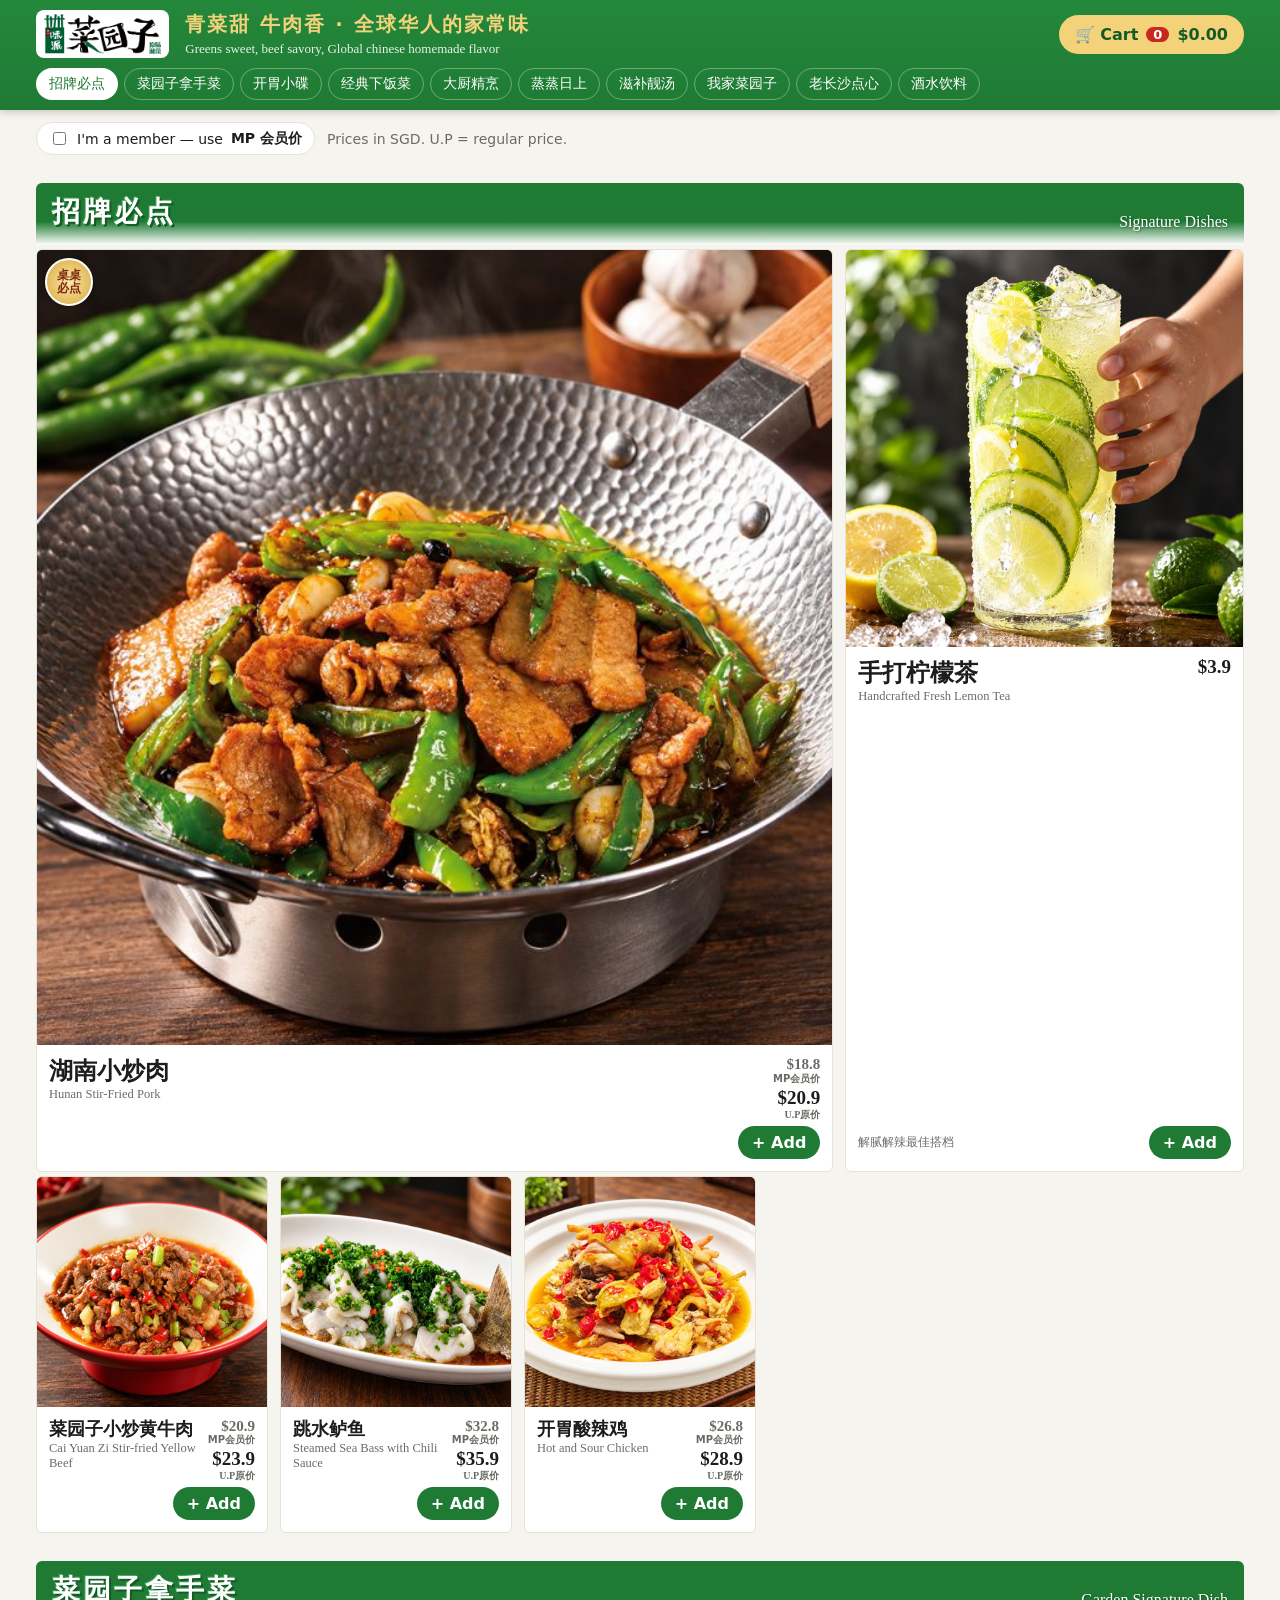
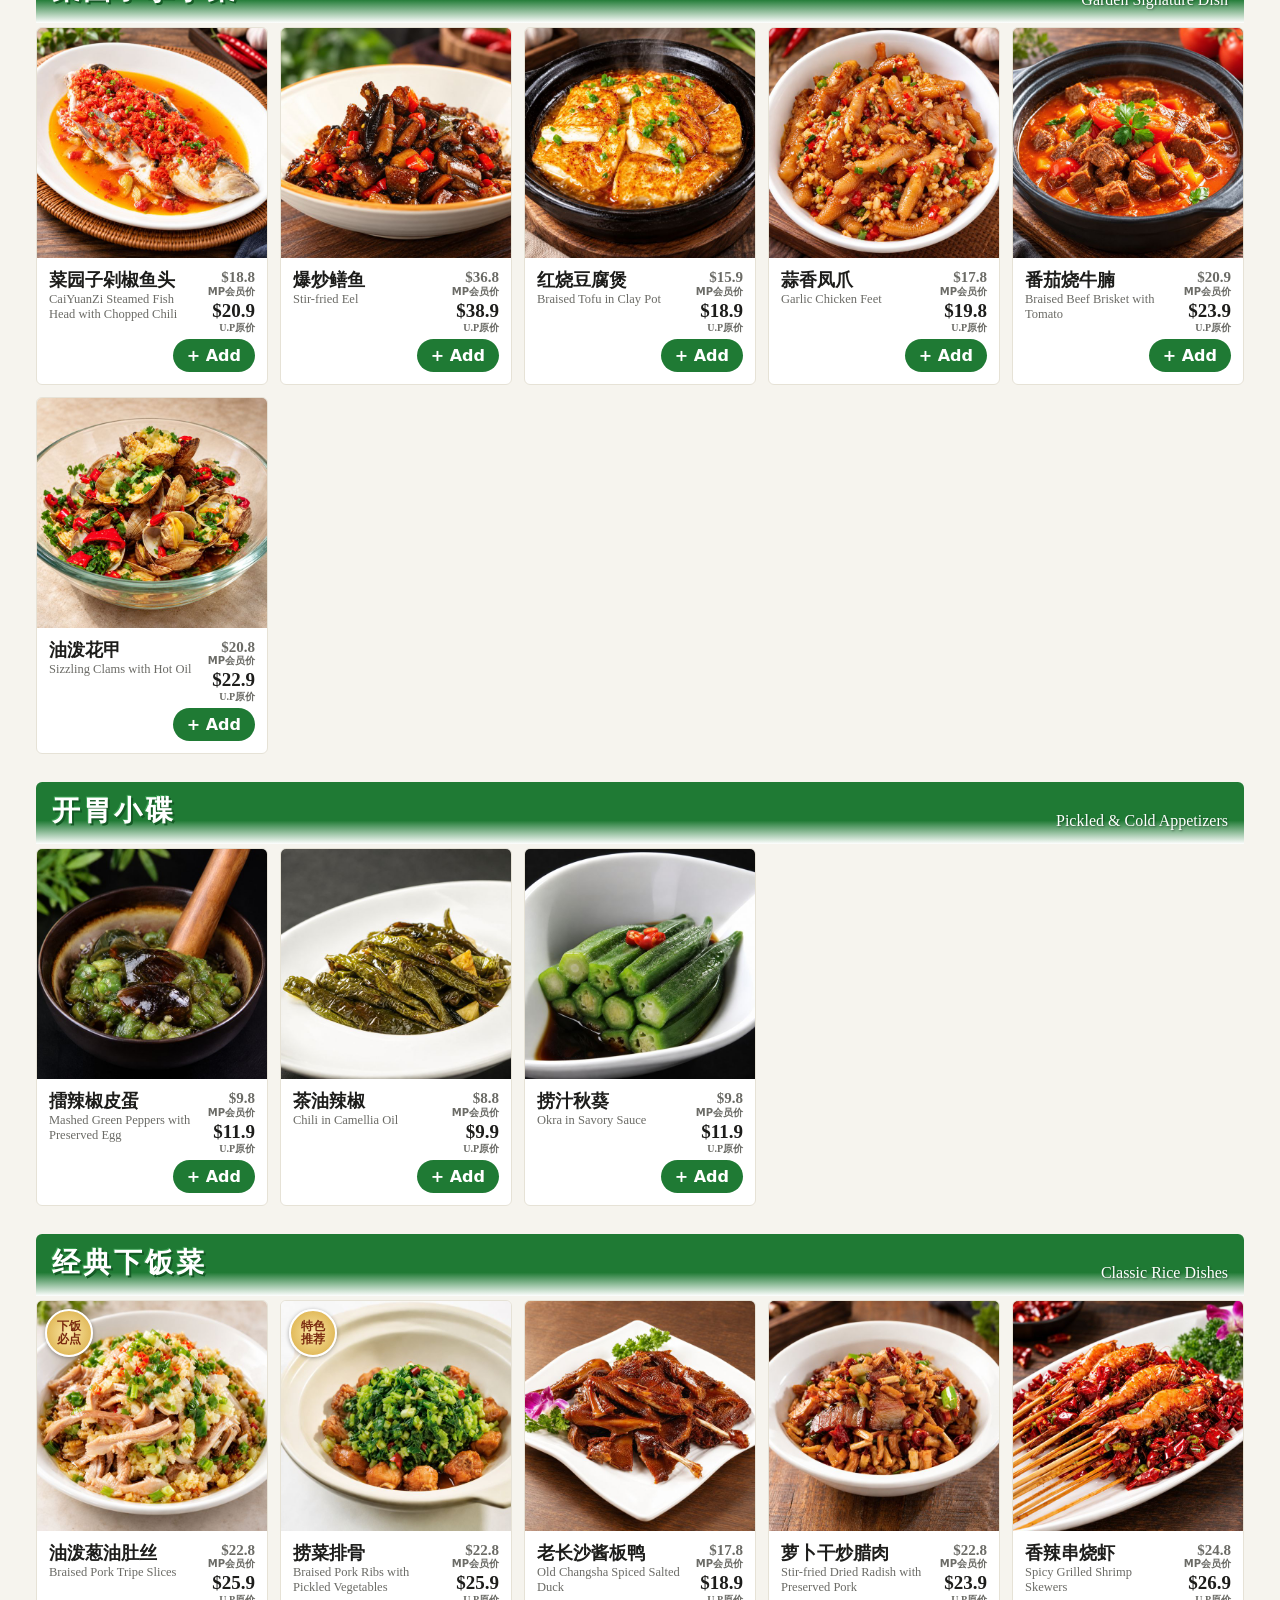
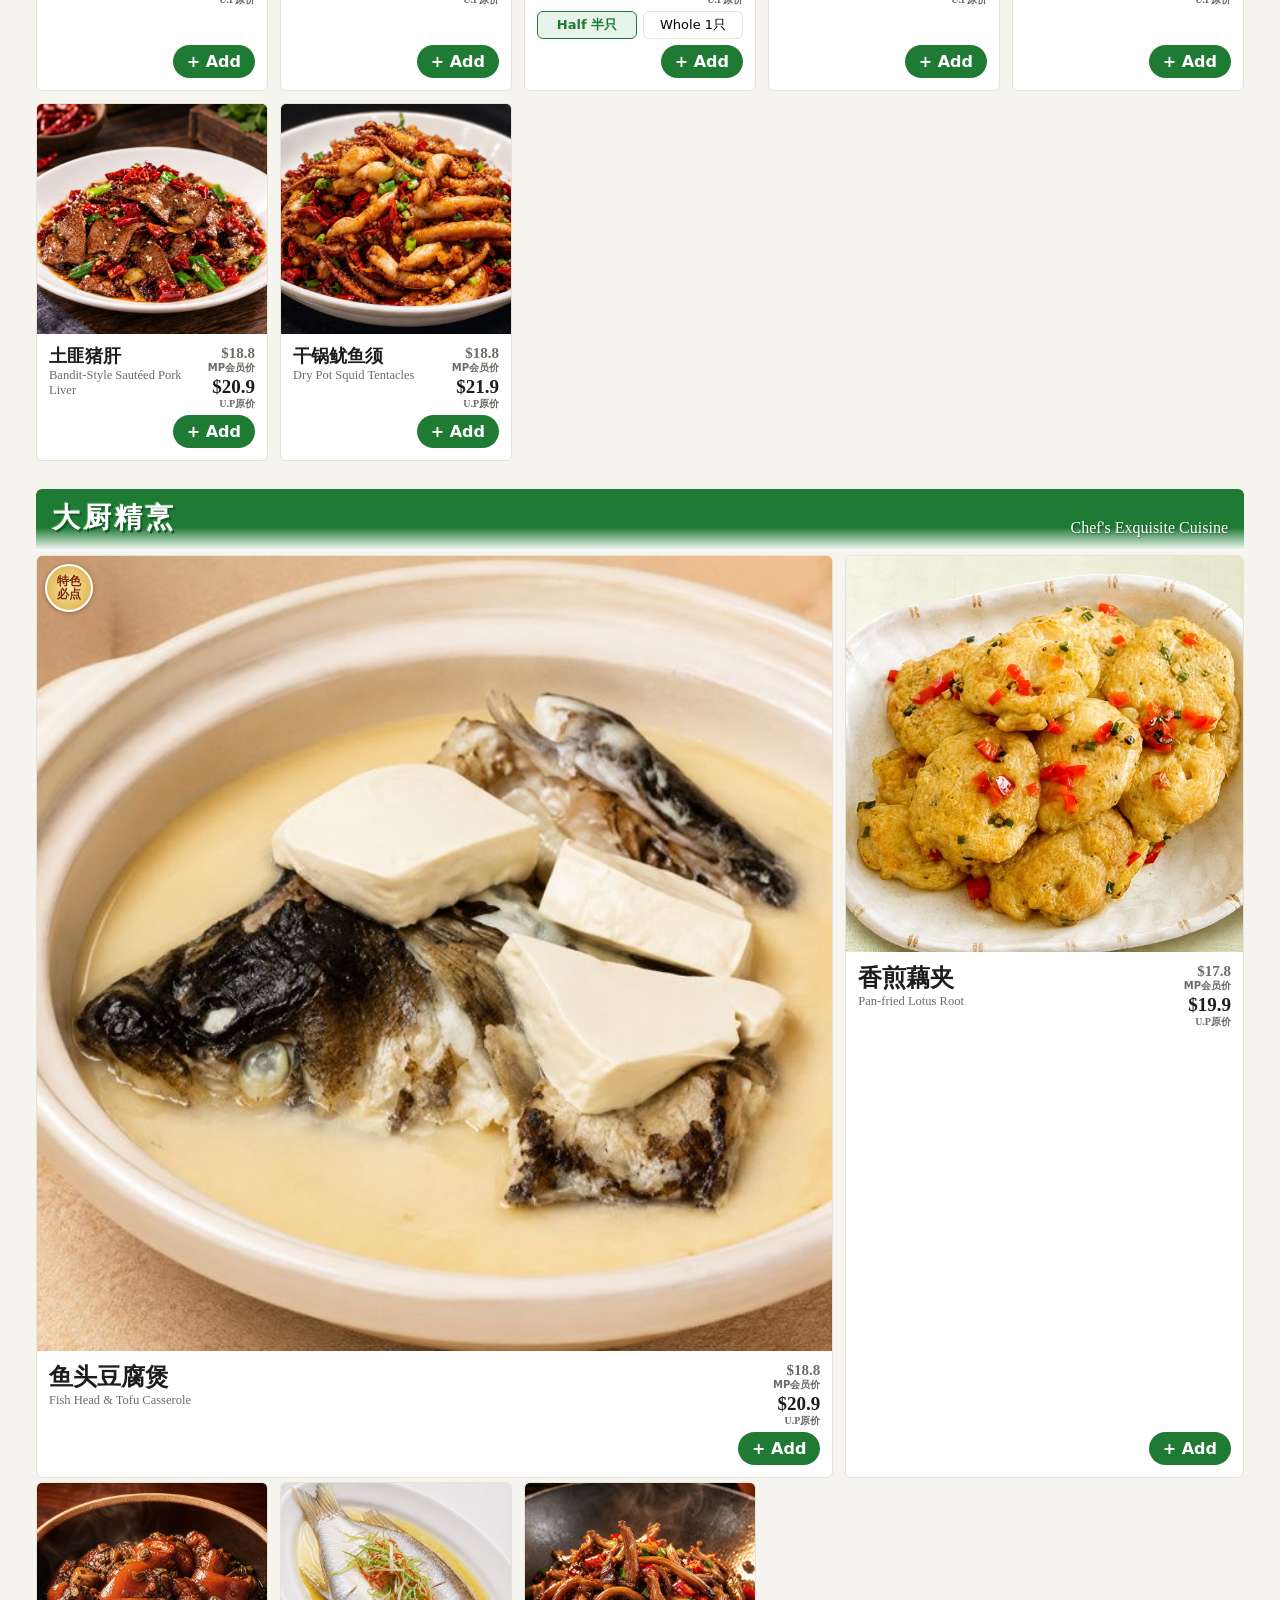
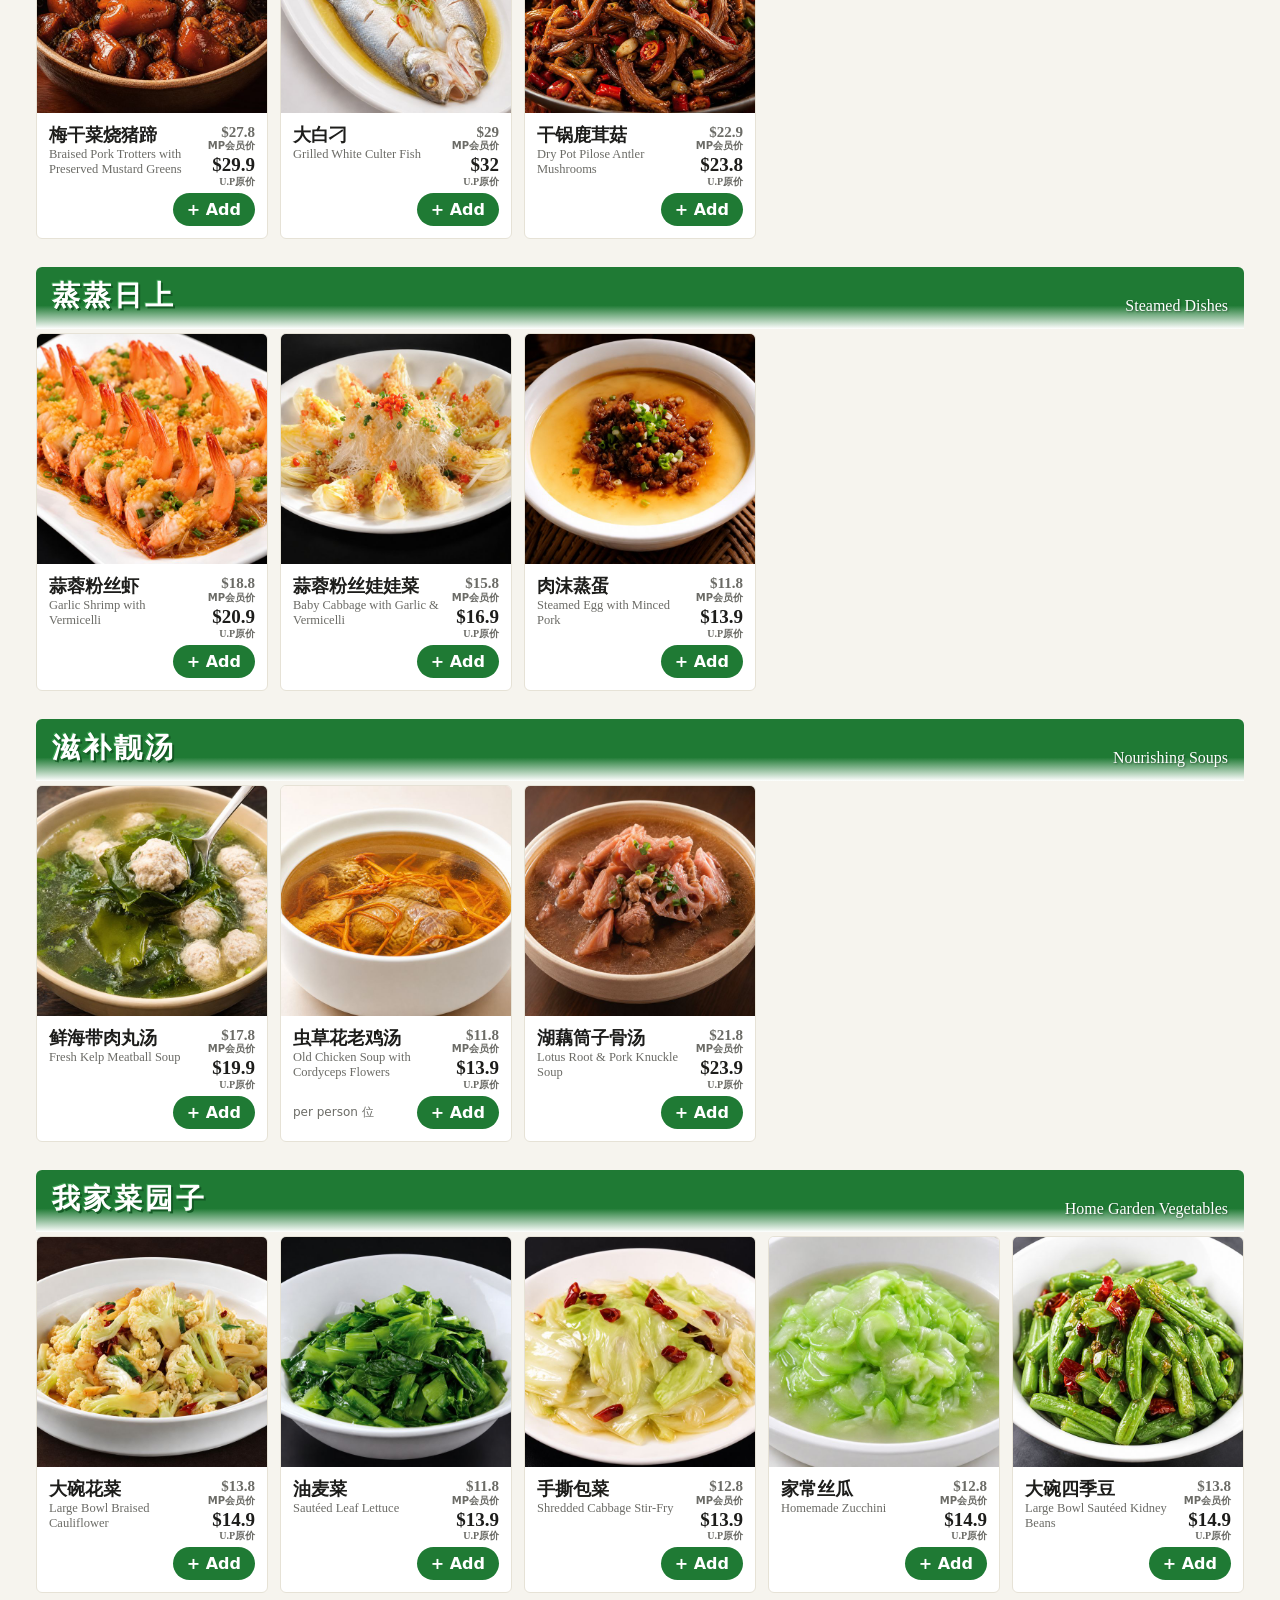
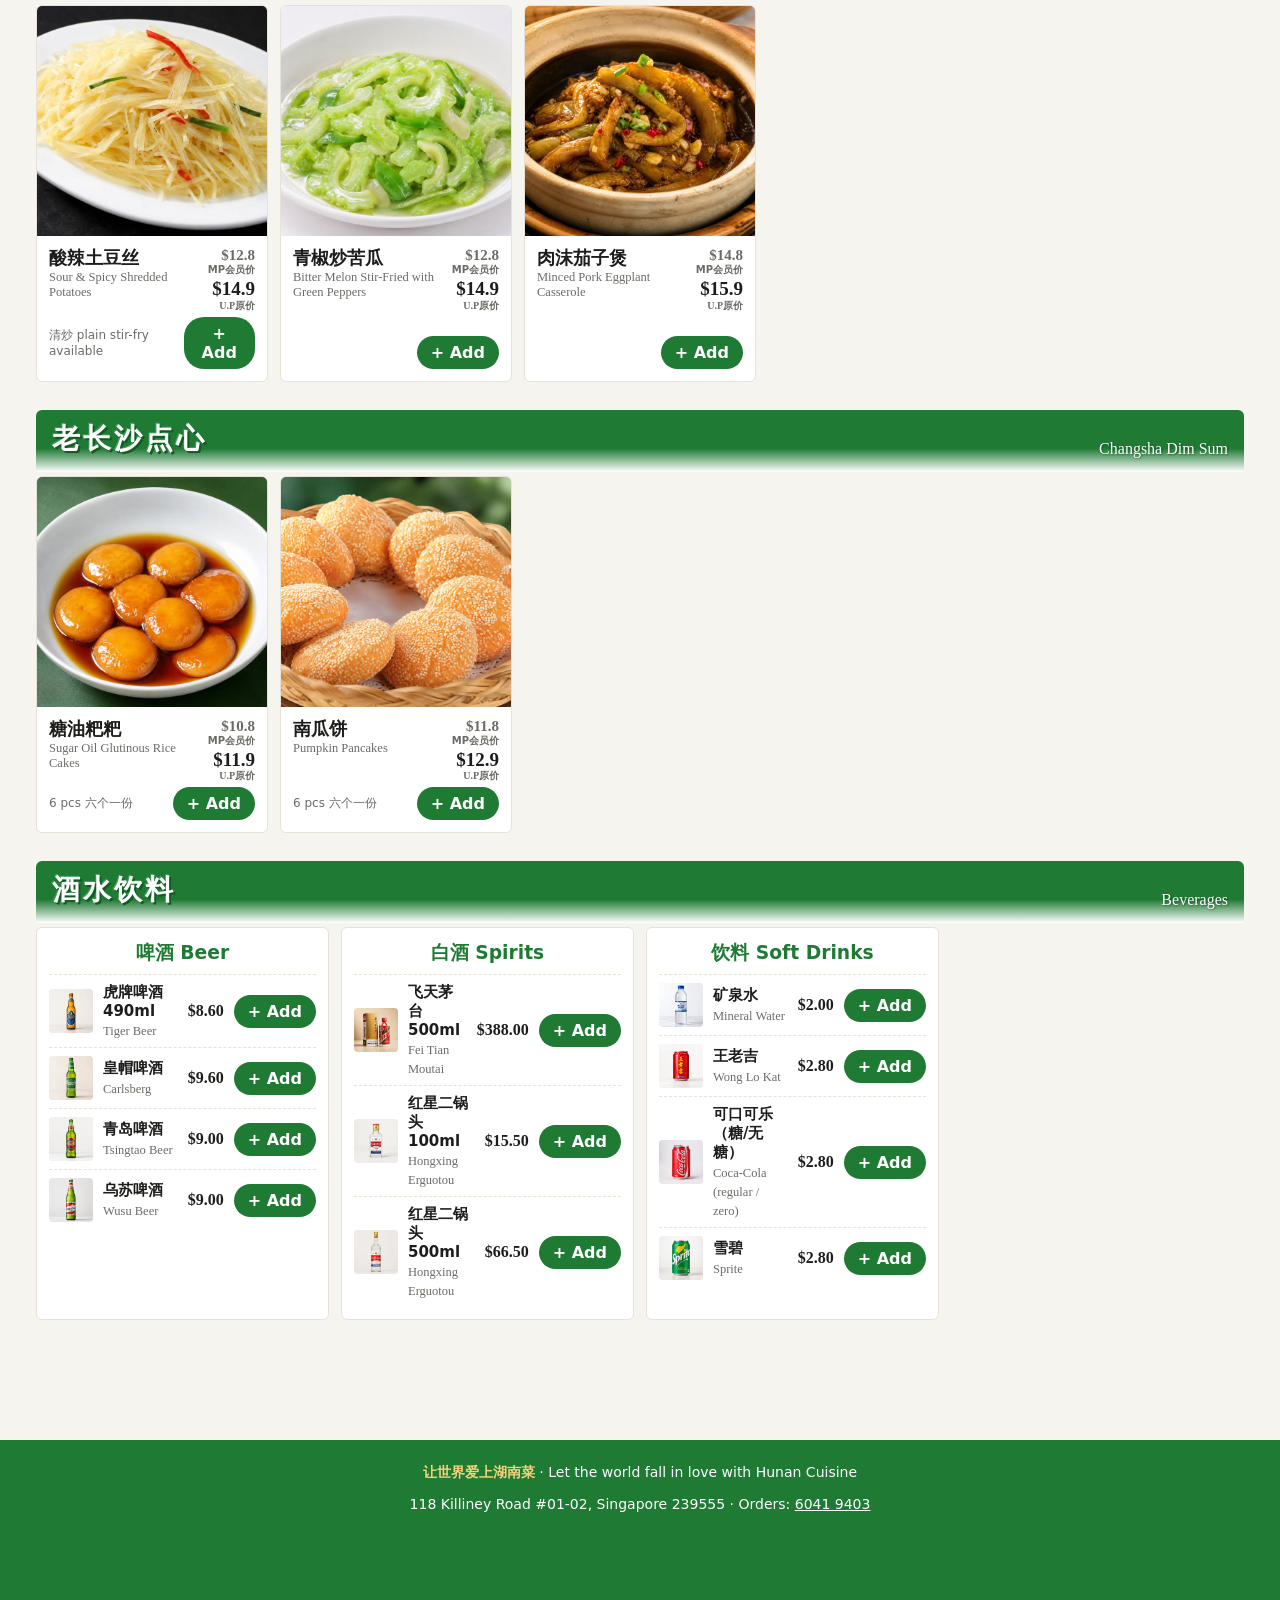
==== app/index.html @ 476b440c "Mervin Restaurant (菜园子) online ordering app Responsive menu with MP/U.P prices, cart, checkout (dine" ====
<!doctype html>
<html lang="en">
<head>
<meta charset="utf-8">
<meta name="viewport" content="width=device-width,initial-scale=1,viewport-fit=cover">
<title>菜园子 Order Online</title>
<meta name="theme-color" content="#1f7a34">
<style>
:root{--g:#1f7a34;--gd:#145a25;--gold:#f3d27a;--ink:#1d1d1b;--mute:#6b6b66;--bg:#f6f4ee;--card:#fff;--line:#e6e2d6;--red:#c8281e}
*{box-sizing:border-box}
body{margin:0;font-family:system-ui,-apple-system,"Segoe UI","PingFang SC","Microsoft YaHei",sans-serif;background:var(--bg);color:var(--ink)}
button{font:inherit;cursor:pointer}
img{display:block;max-width:100%}
/* header – green band like the printed menu */
header{position:sticky;top:0;z-index:20;background:linear-gradient(#24883b,var(--g));color:#fff;box-shadow:0 2px 8px #0003}
.top{display:flex;align-items:center;gap:16px;max-width:1240px;margin:auto;padding:10px 16px}
.logo{background:#fff;border-radius:8px;padding:4px 8px;height:48px;display:flex;align-items:center}
.logo img{height:40px;width:auto}
.slogan{flex:1;min-width:0}
.slogan b{display:block;color:var(--gold);font-size:20px;letter-spacing:2px;white-space:nowrap;overflow:hidden;text-overflow:ellipsis}
.slogan span{font-family:Georgia,serif;font-size:13px;opacity:.9}
.cartbtn{background:var(--gold);color:var(--gd);border:0;border-radius:24px;padding:10px 16px;font-weight:700;display:flex;gap:8px;align-items:center;white-space:nowrap}
.cartbtn i{font-style:normal;background:var(--red);color:#fff;border-radius:12px;padding:0 7px;font-size:13px}
nav{display:flex;gap:6px;overflow-x:auto;max-width:1240px;margin:auto;padding:0 16px 10px;scrollbar-width:none}
nav::-webkit-scrollbar{display:none}
nav a{flex:none;color:#fff;text-decoration:none;font-size:14px;padding:6px 12px;border:1px solid #ffffff55;border-radius:16px}
nav a.on{background:#fff;color:var(--g)}
.bar{max-width:1240px;margin:12px auto 0;padding:0 16px;display:flex;gap:12px;flex-wrap:wrap;align-items:center;font-size:14px;color:var(--mute)}
.toggle{display:inline-flex;align-items:center;gap:8px;background:#fff;border:1px solid var(--line);border-radius:20px;padding:6px 12px;color:var(--ink)}
main{max-width:1240px;margin:auto;padding:0 16px 120px}
/* section banner like "菜园子拿手菜 Garden Signature Dish" */
.sec{scroll-margin-top:130px;margin-top:28px}
.banner{display:flex;justify-content:space-between;align-items:flex-end;background:linear-gradient(180deg,var(--g) 0 62%,#fff 100%);border-radius:6px 6px 0 0;padding:10px 16px 14px}
.banner h2{margin:0;font-size:28px;color:#fff;letter-spacing:3px;text-shadow:2px 2px 0 var(--gd),-1px -1px 0 #3aa152}
.banner em{font-family:Georgia,serif;font-style:normal;color:#fff;text-align:right;font-size:16px;text-shadow:1px 1px 2px #0006;max-width:50%}
.grid{display:grid;grid-template-columns:repeat(auto-fill,minmax(220px,1fr));gap:12px;margin-top:4px}
.card{background:var(--card);border:1px solid var(--line);border-radius:6px;overflow:hidden;display:flex;flex-direction:column}
.card .ph{aspect-ratio:4/3;background:#ddd;position:relative}
.card .ph img{width:100%;height:100%;object-fit:cover}
.badge{position:absolute;left:8px;top:8px;background:radial-gradient(#fbe7a6,#d7a83d);color:#7a2a10;font-weight:800;font-size:12px;border-radius:50%;width:48px;height:48px;display:grid;place-items:center;text-align:center;line-height:1.1;border:2px solid #fff;box-shadow:0 1px 4px #0005}
.info{padding:10px 12px 12px;display:flex;flex-direction:column;gap:6px;flex:1}
.row{display:flex;justify-content:space-between;gap:8px}
.zh{font-weight:800;font-size:18px}
.en{font-family:Georgia,serif;font-size:12.5px;color:var(--mute)}
.price{text-align:right;line-height:1.1;white-space:nowrap}
.price .mp{font-family:Georgia,serif;font-weight:700;font-size:19px}
.price small{display:block;font-size:10px;font-weight:700;color:var(--mute)}
.price .up{font-family:Georgia,serif;font-size:14px;margin-top:4px}
.price.member .up{color:var(--mute)} .price:not(.member) .mp{color:var(--mute);font-size:15px}
.price:not(.member) .up{font-weight:700;font-size:19px;color:var(--ink)}
.opts{display:flex;gap:6px}
.opts button{flex:1;border:1px solid var(--line);background:#fff;border-radius:6px;padding:4px;font-size:13px}
.opts button.on{border-color:var(--g);background:#e8f3ea;color:var(--g);font-weight:700}
.add{margin-top:auto;display:flex;align-items:center;justify-content:space-between;gap:8px}
.add .note{font-size:12px;color:var(--mute)}
.plus{background:var(--g);color:#fff;border:0;border-radius:20px;padding:7px 14px;font-weight:700}
.qty{display:flex;align-items:center;gap:8px}
.qty button{width:30px;height:30px;border-radius:50%;border:1px solid var(--g);background:#fff;color:var(--g);font-weight:800}
/* hero (signature) */
.hero{display:grid;grid-template-columns:2fr 1fr;gap:12px;margin-top:4px}
.hero .card .ph{aspect-ratio:16/9}
.hero .zh{font-size:24px}
/* drinks table like the printed beverages box */
.drinks{display:grid;grid-template-columns:repeat(auto-fill,minmax(280px,1fr));gap:12px;margin-top:4px}
.dcol{background:#fff;border:1px solid var(--line);border-radius:6px;padding:12px}
.dcol h3{margin:0 0 8px;text-align:center;color:var(--g)}
.drow{display:flex;align-items:center;gap:10px;padding:8px 0;border-top:1px dashed var(--line)}
.drow img{width:44px;height:44px;object-fit:contain;border-radius:4px;background:#f3f3f3}
.drow .t{flex:1;min-width:0}.drow .t b{display:block;font-size:15px}
.drow .p{font-family:Georgia,serif;font-weight:700}
/* drawer */
.scrim{position:fixed;inset:0;background:#0006;z-index:40;display:none}
.drawer{position:fixed;z-index:50;background:#fff;display:flex;flex-direction:column;transition:transform .25s;right:0;top:0;bottom:0;width:420px;max-width:100%;transform:translateX(100%)}
.open .scrim{display:block}.open .drawer{transform:none}
.dh{background:var(--g);color:#fff;padding:14px 16px;display:flex;justify-content:space-between;align-items:center}
.dh h3{margin:0}.dh button{background:none;border:0;color:#fff;font-size:24px}
.db{flex:1;overflow:auto;padding:12px 16px}
.df{border-top:1px solid var(--line);padding:12px 16px calc(12px + env(safe-area-inset-bottom))}
.line{display:flex;gap:10px;align-items:center;padding:10px 0;border-bottom:1px solid var(--line)}
.line img{width:56px;height:56px;object-fit:cover;border-radius:6px}
.line .t{flex:1;min-width:0;font-size:14px}.line .t b{display:block}
.sum{display:flex;justify-content:space-between;font-size:14px;margin:4px 0}.sum.tot{font-size:18px;font-weight:800}
.big{width:100%;background:var(--g);color:#fff;border:0;border-radius:8px;padding:14px;font-size:16px;font-weight:700;margin-top:8px}
.big:disabled{opacity:.5}
.ghost{background:#fff;color:var(--g);border:1px solid var(--g)}
fieldset{border:0;padding:0;margin:0 0 16px}
legend{font-weight:800;margin-bottom:8px}
.seg{display:grid;grid-template-columns:repeat(3,1fr);gap:6px}
.pick{border:1.5px solid var(--line);border-radius:8px;padding:10px;background:#fff;text-align:left;display:flex;gap:10px;align-items:center}
.pick.on{border-color:var(--g);background:#eef7f0}
.pick .ic{width:36px;height:24px;border-radius:4px;display:grid;place-items:center;font-size:11px;font-weight:800;color:#fff;flex:none}
.seg .pick{justify-content:center;text-align:center}
.pays{display:grid;gap:6px}
label.f{display:block;font-size:13px;margin:8px 0 4px;color:var(--mute)}
input,textarea,select{width:100%;padding:10px;border:1px solid var(--line);border-radius:6px;font:inherit;background:#fff}
.two{display:grid;grid-template-columns:1fr 1fr;gap:8px}
.hint{font-size:12px;color:var(--mute);margin-top:6px}
.qr{width:180px;height:180px;margin:10px auto;display:block;border:8px solid #fff;outline:2px solid #7b2d8e;border-radius:6px}
.err{color:var(--red);font-size:13px;margin-top:6px}
.empty{text-align:center;color:var(--mute);padding:40px 0}
.ok{text-align:center;padding:20px 0}.ok .tick{font-size:56px;color:var(--g)}
footer{background:var(--g);color:#fff;text-align:center;padding:24px 16px 100px;font-size:14px}
footer b{color:var(--gold)}
.fab{display:none}
@media (max-width:720px){
  .slogan{display:none}.top{justify-content:space-between}
  .cartbtn{display:none}
  .fab{display:flex;position:fixed;left:16px;right:16px;bottom:calc(12px + env(safe-area-inset-bottom));z-index:30;justify-content:space-between;align-items:center;background:var(--g);color:#fff;border:0;border-radius:28px;padding:14px 20px;font-weight:700;box-shadow:0 4px 16px #0004}
  .fab.hide{display:none}
  .hero{grid-template-columns:1fr}
  .grid{grid-template-columns:repeat(2,1fr);gap:8px}
  .zh{font-size:15px}.en{font-size:11px}.price .mp,.price:not(.member) .up{font-size:16px}
  .info{padding:8px}.row{flex-direction:column;gap:4px}.price{text-align:left;display:flex;gap:10px;align-items:baseline}
  .price .up{margin:0}
  .banner h2{font-size:22px}.banner em{font-size:13px}
  .drawer{top:auto;width:100%;height:92vh;border-radius:16px 16px 0 0;transform:translateY(100%)}
}
</style>
</head>
<body>
<header>
  <div class="top">
    <div class="logo"><img src="img/logo.png" alt="菜园子 原味湘菜"></div>
    <div class="slogan"><b>青菜甜 牛肉香 · 全球华人的家常味</b><span>Greens sweet, beef savory, Global chinese homemade flavor</span></div>
    <button class="cartbtn" onclick="openCart()">🛒 Cart <i id="cnt">0</i> <span id="ctot">$0.00</span></button>
  </div>
  <nav id="nav"></nav>
</header>
<div class="bar">
  <label class="toggle"><input type="checkbox" id="member" style="width:auto"> I'm a member — use <b>MP 会员价</b></label>
  <span>Prices in SGD. U.P = regular price.</span>
</div>
<main id="menu"></main>
<footer>
  <div><b>让世界爱上湖南菜</b> · Let the world fall in love with Hunan Cuisine</div>
  <p>118 Killiney Road #01-02, Singapore 239555 · Orders: <a href="tel:+6560419403" style="color:#fff">6041 9403</a></p>
</footer>
<button class="fab hide" id="fab" onclick="openCart()"><span>🛒 <span id="fcnt">0</span> items</span><span>View cart · <span id="ftot">$0.00</span></span></button>

<div id="shell">
  <div class="scrim" onclick="closeCart()"></div>
  <aside class="drawer" aria-label="Cart">
    <div class="dh"><h3 id="dtitle">Your order</h3><button onclick="closeCart()" aria-label="Close">×</button></div>
    <div class="db" id="db"></div>
    <div class="df" id="df"></div>
  </aside>
</div>

<script>
// [id, 中文, English, MP price, U.P price, section, image slug, extra]
const S = {
  sig:  ["招牌必点","Signature Dishes"],
  garden:["菜园子拿手菜","Garden Signature Dish"],
  cold: ["开胃小碟","Pickled & Cold Appetizers"],
  rice: ["经典下饭菜","Classic Rice Dishes"],
  chef: ["大厨精烹","Chef's Exquisite Cuisine"],
  steam:["蒸蒸日上","Steamed Dishes"],
  soup: ["滋补靓汤","Nourishing Soups"],
  veg:  ["我家菜园子","Home Garden Vegetables"],
  dim:  ["老长沙点心","Changsha Dim Sum"],
  drink:["酒水饮料","Beverages"],
};
const M = [
 ["hunan","湖南小炒肉","Hunan Stir-Fried Pork",18.8,20.9,"sig","hunan-stir-fried-pork",{badge:"桌桌<br>必点",hero:1}],
 ["lemon","手打柠檬茶","Handcrafted Fresh Lemon Tea",3.9,3.9,"sig","handcrafted-fresh-lemon-tea",{note:"解腻解辣最佳搭档"}],
 ["ybeef","菜园子小炒黄牛肉","Cai Yuan Zi Stir-fried Yellow Beef",20.9,23.9,"sig","cai-yuan-zi-stir-fried-yellow-beef"],
 ["bass","跳水鲈鱼","Steamed Sea Bass with Chili Sauce",32.8,35.9,"sig","steamed-sea-bass-with-chili-sauce"],
 ["hschick","开胃酸辣鸡","Hot and Sour Chicken",26.8,28.9,"sig","hot-and-sour-chicken"],
 ["fishhead","菜园子剁椒鱼头","CaiYuanZi Steamed Fish Head with Chopped Chili",18.8,20.9,"garden","cai-yuan-zi-steamed-fish-head-with-chopped-chili"],
 ["eel","爆炒鳝鱼","Stir-fried Eel",36.8,38.9,"garden","stir-fried-eel"],
 ["tofu","红烧豆腐煲","Braised Tofu in Clay Pot",15.9,18.9,"garden","braised-tofu-in-clay-pot"],
 ["feet","蒜香凤爪","Garlic Chicken Feet",17.8,19.8,"garden","garlic-chicken-feet"],
 ["brisket","番茄烧牛腩","Braised Beef Brisket with Tomato",20.9,23.9,"garden","braised-beef-brisket-with-tomato"],
 ["clams","油泼花甲","Sizzling Clams with Hot Oil",20.8,22.9,"garden","sizzling-clams-with-hot-oil"],
 ["egg","擂辣椒皮蛋","Mashed Green Peppers with Preserved Egg",9.8,11.9,"cold","mashed-green-peppers-with-preserved-egg"],
 ["camellia","茶油辣椒","Chili in Camellia Oil",8.8,9.9,"cold","camellia-oil-chili"],
 ["okra","捞汁秋葵","Okra in Savory Sauce",9.8,11.9,"cold","okra-in-savory-sauce"],
 ["tripe","油泼葱油肚丝","Braised Pork Tripe Slices",22.8,25.9,"rice","braised-pork-tripe-slices",{badge:"下饭<br>必点"}],
 ["ribs","捞菜排骨","Braised Pork Ribs with Pickled Vegetables",22.8,25.9,"rice","braised-pork-ribs-with-pickled-vegetables",{badge:"特色<br>推荐"}],
 ["duck","老长沙酱板鸭","Old Changsha Spiced Salted Duck",17.8,18.9,"rice","old-changsha-spiced-salted-duck",{opts:[["Half 半只",17.8,18.9],["Whole 1只",29.9,32.8]]}],
 ["radish","萝卜干炒腊肉","Stir-fried Dried Radish with Preserved Pork",22.8,23.9,"rice","stir-fried-dried-radish-with-preserved-pork"],
 ["shrimpsk","香辣串烧虾","Spicy Grilled Shrimp Skewers",24.8,26.9,"rice","spicy-grilled-shrimp-skewers"],
 ["liver","土匪猪肝","Bandit-Style Sautéed Pork Liver",18.8,20.9,"rice","bandit-style-sauteed-pork-liver"],
 ["squid","干锅鱿鱼须","Dry Pot Squid Tentacles",18.8,21.9,"rice","dry-pot-squid-tentacles"],
 ["fhtofu","鱼头豆腐煲","Fish Head & Tofu Casserole",18.8,20.9,"chef","fish-head-and-tofu-casserole",{badge:"特色<br>必点",hero:1}],
 ["lotus","香煎藕夹","Pan-fried Lotus Root",17.8,19.9,"chef","pan-fried-lotus-root"],
 ["trotter","梅干菜烧猪蹄","Braised Pork Trotters with Preserved Mustard Greens",27.8,29.9,"chef","braised-pork-trotters-with-preserved-mustard-greens"],
 ["culter","大白刁","Grilled White Culter Fish",29,32,"chef","grilled-white-culter-fish"],
 ["antler","干锅鹿茸菇","Dry Pot Pilose Antler Mushrooms",22.9,23.8,"chef","dry-pot-deer-antler-mushrooms"],
 ["gshrimp","蒜蓉粉丝虾","Garlic Shrimp with Vermicelli",18.8,20.9,"steam","garlic-shrimp-with-vermicelli"],
 ["cabbage","蒜蓉粉丝娃娃菜","Baby Cabbage with Garlic & Vermicelli",15.8,16.9,"steam","baby-cabbage-with-garlic-and-vermicelli"],
 ["segg","肉沫蒸蛋","Steamed Egg with Minced Pork",11.8,13.9,"steam","steamed-egg-with-minced-pork"],
 ["kelp","鲜海带肉丸汤","Fresh Kelp Meatball Soup",17.8,19.9,"soup","fresh-kelp-meatball-soup"],
 ["csoup","虫草花老鸡汤","Old Chicken Soup with Cordyceps Flowers",11.8,13.9,"soup","old-chicken-soup-with-cordyceps-flowers",{note:"per person 位"}],
 ["lsoup","湖藕筒子骨汤","Lotus Root & Pork Knuckle Soup",21.8,23.9,"soup","lotus-root-and-pork-knuckle-soup"],
 ["cauli","大碗花菜","Large Bowl Braised Cauliflower",13.8,14.9,"veg","large-bowl-braised-cauliflower"],
 ["lettuce","油麦菜","Sautéed Leaf Lettuce",11.8,13.9,"veg","sauteed-leaf-lettuce"],
 ["scab","手撕包菜","Shredded Cabbage Stir-Fry",12.8,13.9,"veg","shredded-cabbage-stir-fry"],
 ["zucc","家常丝瓜","Homemade Zucchini",12.8,14.9,"veg","homemade-zucchini"],
 ["beans","大碗四季豆","Large Bowl Sautéed Kidney Beans",13.8,14.9,"veg","large-bowl-sauteed-kidney-beans"],
 ["potato","酸辣土豆丝","Sour & Spicy Shredded Potatoes",12.8,14.9,"veg","sour-and-spicy-shredded-potatoes",{note:"清炒 plain stir-fry available"}],
 ["melon","青椒炒苦瓜","Bitter Melon Stir-Fried with Green Peppers",12.8,14.9,"veg","bitter-melon-stir-fried-with-green-peppers"],
 ["eggplant","肉沫茄子煲","Minced Pork Eggplant Casserole",14.8,15.9,"veg","minced-pork-eggplant-casserole"],
 ["ricecake","糖油粑粑","Sugar Oil Glutinous Rice Cakes",10.8,11.9,"dim","sugar-oil-glutinous-rice-cakes",{note:"6 pcs 六个一份"}],
 ["pumpkin","南瓜饼","Pumpkin Pancakes",11.8,12.9,"dim","pumpkin-pancakes",{note:"6 pcs 六个一份"}],
];
// beverages: [id, 中文, English, price, group, slug]
const D = [
 ["tiger","虎牌啤酒 490ml","Tiger Beer",8.6,"啤酒 Beer","tiger-beer"],
 ["carls","皇帽啤酒","Carlsberg",9.6,"啤酒 Beer","carlsberg-beer"],
 ["tsing","青岛啤酒","Tsingtao Beer",9,"啤酒 Beer","tsingtao-beer"],
 ["wusu","乌苏啤酒","Wusu Beer",9,"啤酒 Beer","wusu-beer"],
 ["moutai","飞天茅台 500ml","Fei Tian Moutai",388,"白酒 Spirits","fei-tian-moutai-500ml"],
 ["egt100","红星二锅头 100ml","Hongxing Erguotou",15.5,"白酒 Spirits","hongxing-erguotou-100ml"],
 ["egt500","红星二锅头 500ml","Hongxing Erguotou",66.5,"白酒 Spirits","hongxing-erguotou-500ml"],
 ["water","矿泉水","Mineral Water",2,"饮料 Soft Drinks","mineral-water"],
 ["wlk","王老吉","Wong Lo Kat",2.8,"饮料 Soft Drinks","wong-lo-kat"],
 ["coke","可口可乐（糖/无糖）","Coca-Cola (regular / zero)",2.8,"饮料 Soft Drinks","coca-cola"],
 ["sprite","雪碧","Sprite",2.8,"饮料 Soft Drinks","sprite"],
];
D.forEach(d=>M.push([d[0],d[1],d[2],d[3],d[3],"drink",d[5],{group:d[4]}]));

const $=s=>document.querySelector(s), money=n=>"$"+n.toFixed(2);
const byId=Object.fromEntries(M.map(m=>[m[0],m]));
let member=false, cart={}, optSel={}; // cart key: id|optIndex -> qty
try{cart=JSON.parse(localStorage.getItem("cyz-cart")||"{}");member=localStorage.getItem("cyz-member")==="1"}catch(e){}
$("#member").checked=member;

function unit(key){const [id,o]=key.split("|"),m=byId[id];if(!m)return 0;const ex=m[7]||{};
  const p=ex.opts?ex.opts[+o]:[null,m[3],m[4]];return member?p[1]:p[2]}
function label(key){const [id,o]=key.split("|"),m=byId[id],ex=m[7]||{};return ex.opts?ex.opts[+o][0]:""}
function save(){try{localStorage.setItem("cyz-cart",JSON.stringify(cart));localStorage.setItem("cyz-member",member?"1":"0")}catch(e){}}

function priceHTML(mp,up){return mp===up
  ?`<div class="price member"><span class="mp">$${fmt(up)}</span></div>`
  :`<div class="price ${member?"member":""}"><div><span class="mp">$${fmt(mp)}</span><small>MP会员价</small></div><div class="up">$${fmt(up)}<small>U.P原价</small></div></div>`}
function fmt(n){return (Math.round(n*100)/100).toString()}
function cardHTML(m){const [id,zh,en,mp,up,,img,ex={}]=m,o=optSel[id]||0,p=ex.opts?ex.opts[o]:[0,mp,up];
  return `<article class="card"><div class="ph"><img loading="lazy" src="img/${img}.jpg" alt="${en}">${ex.badge?`<span class="badge">${ex.badge}</span>`:""}</div>
  <div class="info"><div class="row"><div><div class="zh">${zh}</div><div class="en">${en}</div></div>${priceHTML(p[1],p[2])}</div>
  ${ex.opts?`<div class="opts">${ex.opts.map((x,i)=>`<button class="${i==o?"on":""}" onclick="pickOpt('${id}',${i})">${x[0]}</button>`).join("")}</div>`:""}
  <div class="add"><span class="note">${ex.note||""}</span>${ctrl(id+"|"+(ex.opts?o:0))}</div></div></article>`}
function ctrl(key){const q=cart[key]||0;return q?`<span class="qty"><button onclick="chg('${key}',-1)" aria-label="Remove one">−</button><b>${q}</b><button onclick="chg('${key}',1)" aria-label="Add one">+</button></span>`
  :`<button class="plus" onclick="chg('${key}',1)">+ Add</button>`}

function render(){
  let h="";for(const k in S){const items=M.filter(m=>m[5]===k);
    h+=`<section class="sec" id="s-${k}"><div class="banner"><h2>${S[k][0]}</h2><em>${S[k][1]}</em></div>`;
    if(k==="drink"){const g={};items.forEach(m=>(g[m[7].group]??=[]).push(m));
      h+=`<div class="drinks">${Object.entries(g).map(([n,l])=>`<div class="dcol"><h3>${n}</h3>${l.map(m=>`<div class="drow"><img loading="lazy" src="img/${m[6]}.jpg" alt=""><div class="t"><b>${m[1]}</b><span class="en">${m[2]}</span></div><span class="p">$${m[4].toFixed(2)}</span>${ctrl(m[0]+"|0")}</div>`).join("")}</div>`).join("")}</div>`}
    else{const hero=items.filter(m=>m[7]?.hero),rest=items.filter(m=>!m[7]?.hero);
      if(hero.length)h+=`<div class="hero">${hero.map(cardHTML).join("")}${rest.slice(0,1).map(cardHTML).join("")}</div>`,rest.shift();
      h+=`<div class="grid">${rest.map(cardHTML).join("")}</div>`}
    h+=`</section>`}
  $("#menu").innerHTML=h;
  $("#nav").innerHTML=Object.entries(S).map(([k,v])=>`<a href="#s-${k}" data-k="${k}">${v[0]}</a>`).join("");
  totals();
  if(window.io)document.querySelectorAll(".sec").forEach(x=>io.observe(x));
}
function pickOpt(id,i){optSel[id]=i;render()}
function chg(key,d){cart[key]=(cart[key]||0)+d;if(cart[key]<=0)delete cart[key];save();render();if(document.body.classList.contains("open")&&step==="cart")drawCart()}
function calc(){let n=0,sub=0;for(const k in cart){if(!byId[k.split("|")[0]]){delete cart[k];continue}n+=cart[k];sub+=cart[k]*unit(k)}
  const svc=orderType==="dine"?sub*.1:0, del=orderType==="delivery"&&sub>0?(sub>=60?0:5):0, gst=(sub+svc+del)*.09;
  return {n,sub,svc,del,gst,total:sub+svc+del+gst}}
function totals(){const c=calc();$("#cnt").textContent=$("#fcnt").textContent=c.n;$("#ctot").textContent=$("#ftot").textContent=money(c.total);$("#fab").classList.toggle("hide",!c.n)}
$("#member").onchange=e=>{member=e.target.checked;save();render()};

// nav highlight
var io=new IntersectionObserver(es=>es.forEach(e=>{if(e.isIntersecting)document.querySelectorAll("nav a").forEach(a=>a.classList.toggle("on",a.dataset.k===e.target.id.slice(2)))}),{rootMargin:"-140px 0px -60% 0px"});

// ---- cart / checkout ----
let step="cart",orderType="dine",pay="paynow";
const PAYS=[
 ["paynow","PayNow QR","Scan with any Singapore bank app","#7b2d8e","PN"],
 ["card","Credit / Debit card","Visa · Mastercard · AMEX","#1a3d8f","CARD"],
 ["wallet","Apple Pay / Google Pay","Pay with your phone","#111","PAY"],
 ["grab","GrabPay","Pay with GrabPay wallet","#00b14f","GRAB"],
 ["cash","Cash / NETS at counter","Pay when you collect or after dining","#8a6d1d","$"],
];
function openCart(){step="cart";drawCart();document.body.classList.add("open")}
function closeCart(){document.body.classList.remove("open")}
function sums(c){return `<div class="sum"><span>Subtotal (${member?"member price":"U.P"})</span><span>${money(c.sub)}</span></div>
 ${c.svc?`<div class="sum"><span>Service charge 10%</span><span>${money(c.svc)}</span></div>`:""}
 ${orderType==="delivery"?`<div class="sum"><span>Delivery ${c.sub>=60?"(free over $60)":""}</span><span>${money(c.del)}</span></div>`:""}
 <div class="sum"><span>GST 9%</span><span>${money(c.gst)}</span></div><div class="sum tot"><span>Total</span><span>${money(c.total)}</span></div>`}
function drawCart(){const c=calc(),keys=Object.keys(cart);$("#dtitle").textContent="Your order";
  $("#db").innerHTML=keys.length?keys.map(k=>{const m=byId[k.split("|")[0]];return `<div class="line"><img src="img/${m[6]}.jpg" alt=""><div class="t"><b>${m[1]} ${label(k)}</b><span class="en">${m[2]}</span><div>${money(unit(k))}</div></div>${ctrl(k)}</div>`}).join("")
   +`<label class="f" for="rem">Notes for the kitchen (spice level, allergies)</label><textarea id="rem" rows="2" placeholder="e.g. less spicy, no coriander">${notes}</textarea>`
   :`<div class="empty">Your cart is empty.<br>Add some Hunan favourites!</div>`;
  $("#df").innerHTML=keys.length?sums(c)+`<button class="big" onclick="toCheckout()">Checkout</button>`:`<button class="big ghost" onclick="closeCart()">Browse menu</button>`;
  const r=$("#rem");if(r)r.oninput=e=>notes=e.target.value}
let notes="",form={name:"",phone:"",table:"",addr:"",time:"asap",cn:"",ce:"",cc:""};
function toCheckout(){step="checkout";drawCheckout()}
function drawCheckout(err){const c=calc();$("#dtitle").textContent="Checkout";
  const pm=PAYS.filter(p=>!(p[0]==="cash"&&orderType==="delivery"));if(!pm.find(p=>p[0]===pay))pay="paynow";
  $("#db").innerHTML=`
  <fieldset><legend>Order type</legend><div class="seg">
   ${[["dine","🍽️ Dine-in"],["pickup","🥡 Pickup"],["delivery","🛵 Delivery"]].map(([k,l])=>`<button class="pick ${orderType===k?"on":""}" onclick="setType('${k}')">${l}</button>`).join("")}</div></fieldset>
  <fieldset><legend>Your details</legend>
   <label class="f" for="fn">Name</label><input id="fn" value="${form.name}" autocomplete="name">
   <label class="f" for="fp">Mobile number</label><input id="fp" value="${form.phone}" inputmode="tel" autocomplete="tel" placeholder="8XXX XXXX">
   ${orderType==="dine"?`<label class="f" for="ft">Table number</label><input id="ft" value="${form.table}" inputmode="numeric">`:""}
   ${orderType==="delivery"?`<label class="f" for="fa">Delivery address</label><textarea id="fa" rows="2" autocomplete="street-address">${form.addr}</textarea>`:""}
   ${orderType!=="dine"?`<label class="f" for="fw">${orderType==="pickup"?"Pickup":"Delivery"} time</label><select id="fw"><option value="asap">As soon as possible</option>${slots().map(s=>`<option ${form.time===s?"selected":""}>${s}</option>`).join("")}</select>`:""}
  </fieldset>
  <fieldset><legend>Payment method</legend><div class="pays">
   ${pm.map(p=>`<button class="pick ${pay===p[0]?"on":""}" onclick="setPay('${p[0]}')"><span class="ic" style="background:${p[3]}">${p[4]}</span><span><b>${p[1]}</b><br><span class="hint">${p[2]}</span></span></button>`).join("")}
  </div>${pay==="card"?`<div class="two" style="margin-top:8px"><div style="grid-column:1/-1"><label class="f" for="cn">Card number</label><input id="cn" value="${form.cn}" inputmode="numeric" autocomplete="cc-number" placeholder="1234 5678 9012 3456"></div><div><label class="f" for="ce">Expiry</label><input id="ce" value="${form.ce}" placeholder="MM/YY" autocomplete="cc-exp"></div><div><label class="f" for="cc">CVC</label><input id="cc" value="${form.cc}" inputmode="numeric" autocomplete="cc-csc"></div></div>`:""}
  </fieldset>${err?`<div class="err">${err}</div>`:""}`;
  $("#df").innerHTML=sums(c)+`<button class="big" onclick="placeOrder()">${pay==="cash"?"Place order":"Pay "+money(c.total)}</button><button class="big ghost" onclick="openCart()">Back to cart</button>`;
  totals()}
function keep(){const v=id=>$(id)?$(id).value:undefined;form.name=v("#fn")??form.name;form.phone=v("#fp")??form.phone;form.table=v("#ft")??form.table;form.addr=v("#fa")??form.addr;form.time=v("#fw")??form.time;form.cn=v("#cn")??form.cn;form.ce=v("#ce")??form.ce;form.cc=v("#cc")??form.cc}
function setType(t){keep();orderType=t;drawCheckout()}
function setPay(p){keep();pay=p;drawCheckout()}
function slots(){const out=[],d=new Date();d.setMinutes(Math.ceil((d.getMinutes()+30)/15)*15,0,0);for(let i=0;i<12;i++){out.push(d.toTimeString().slice(0,5));d.setMinutes(d.getMinutes()+15)}return out}
function placeOrder(){keep();
  if(!form.name.trim())return drawCheckout("Please enter your name.");
  if(!/^[689]\d{7}$/.test(form.phone.replace(/\D/g,"").replace(/^65/,"")))return drawCheckout("Please enter a valid Singapore mobile number.");
  if(orderType==="dine"&&!form.table.trim())return drawCheckout("Please enter your table number.");
  if(orderType==="delivery"&&!form.addr.trim())return drawCheckout("Please enter your delivery address.");
  if(pay==="card"){const n=form.cn.replace(/\s/g,"");if(!/^\d{13,19}$/.test(n)||!/^\d\d\/\d\d$/.test(form.ce)||!/^\d{3,4}$/.test(form.cc))return drawCheckout("Please check your card details.")}
  const c=calc(),no="CYZ"+Date.now().toString().slice(-6);
  if(pay==="paynow"){$("#dtitle").textContent="Scan to pay";
    $("#db").innerHTML=`<div class="ok"><p>Scan this PayNow QR with your banking app</p>${qrSVG(no)}<p><b>${money(c.total)}</b> · Ref <b>${no}</b></p><p class="hint">The order is sent to the kitchen once payment is received.</p></div>`;
    $("#df").innerHTML=`<button class="big" onclick="done('${no}')">I've paid</button><button class="big ghost" onclick="toCheckout()">Change method</button>`;return}
  $("#df").innerHTML=`<button class="big" disabled>Processing…</button>`;setTimeout(()=>done(no),pay==="cash"?200:1200)}
function done(no){const c=calc(),t={dine:"Dine-in · Table "+form.table,pickup:"Pickup · "+(form.time==="asap"?"ASAP":form.time),delivery:"Delivery · "+(form.time==="asap"?"ASAP":form.time)}[orderType];
  $("#dtitle").textContent="Order placed";
  $("#db").innerHTML=`<div class="ok"><div class="tick">✓</div><h2>谢谢! Thank you, ${form.name}</h2><p>Order <b>${no}</b><br>${t}</p><p>${pay==="cash"?"Please pay "+money(c.total)+" at the counter.":"Paid "+money(c.total)+" via "+PAYS.find(p=>p[0]===pay)[1]+"."}</p><p class="hint">Questions? Call 6041 9403</p></div>`;
  $("#df").innerHTML=`<button class="big" onclick="closeCart()">Back to menu</button>`;cart={};notes="";form.cn=form.ce=form.cc="";save();render()}
// decorative QR-style placeholder (replace with the restaurant's real PayNow QR)
function qrSVG(seed){let h=0;for(const ch of seed)h=(h*31+ch.charCodeAt(0))>>>0;const n=25;let r="";
  for(let y=0;y<n;y++)for(let x=0;x<n;x++){const f=(x<7&&y<7)||(x>17&&y<7)||(x<7&&y>17);h=(h*1103515245+12345)>>>0;
    const on=f?(x%18===0||x%18===6||y%18===0||y%18===6||(x%18>1&&x%18<5&&y%18>1&&y%18<5)):(h>>16)&1;if(on)r+=`<rect x="${x}" y="${y}" width="1" height="1"/>`}
  return `<svg class="qr" viewBox="0 0 ${n} ${n}" fill="#111">${r}</svg>`}

render();
</script>
</body>
</html>
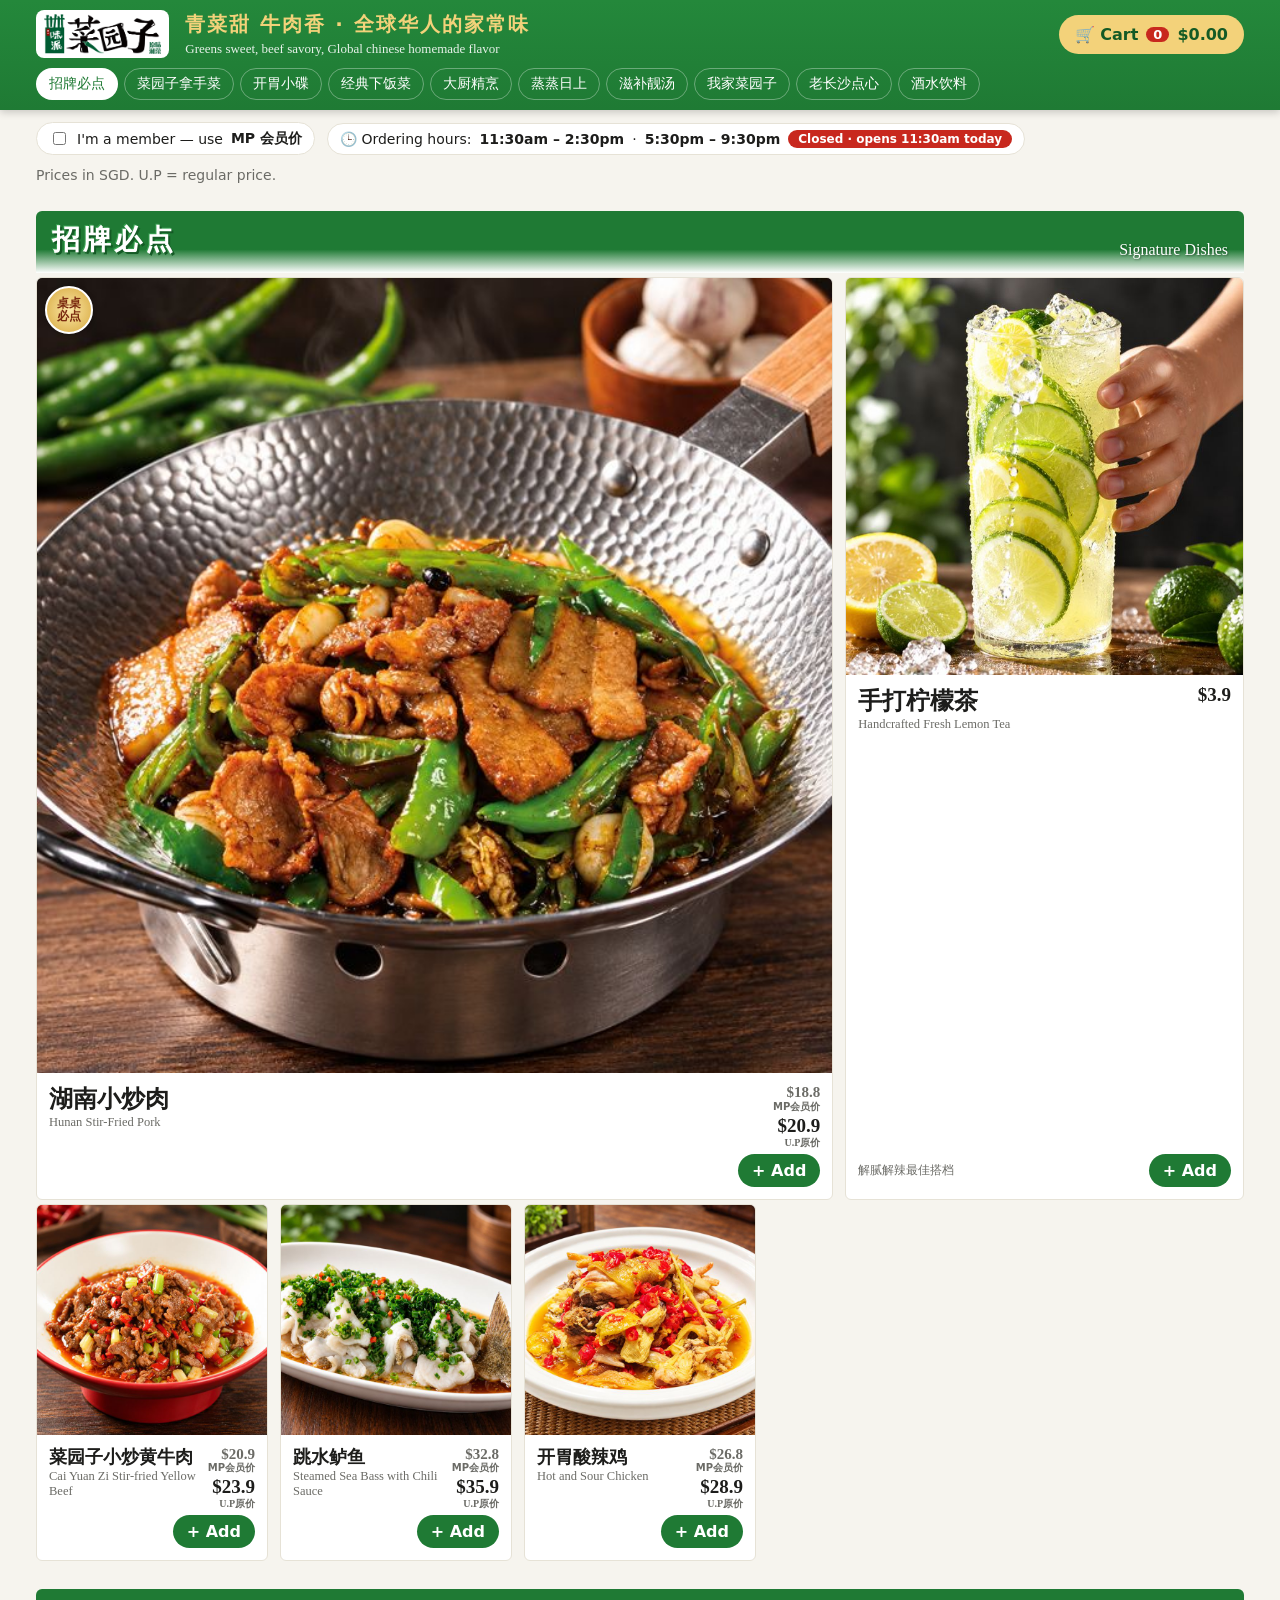
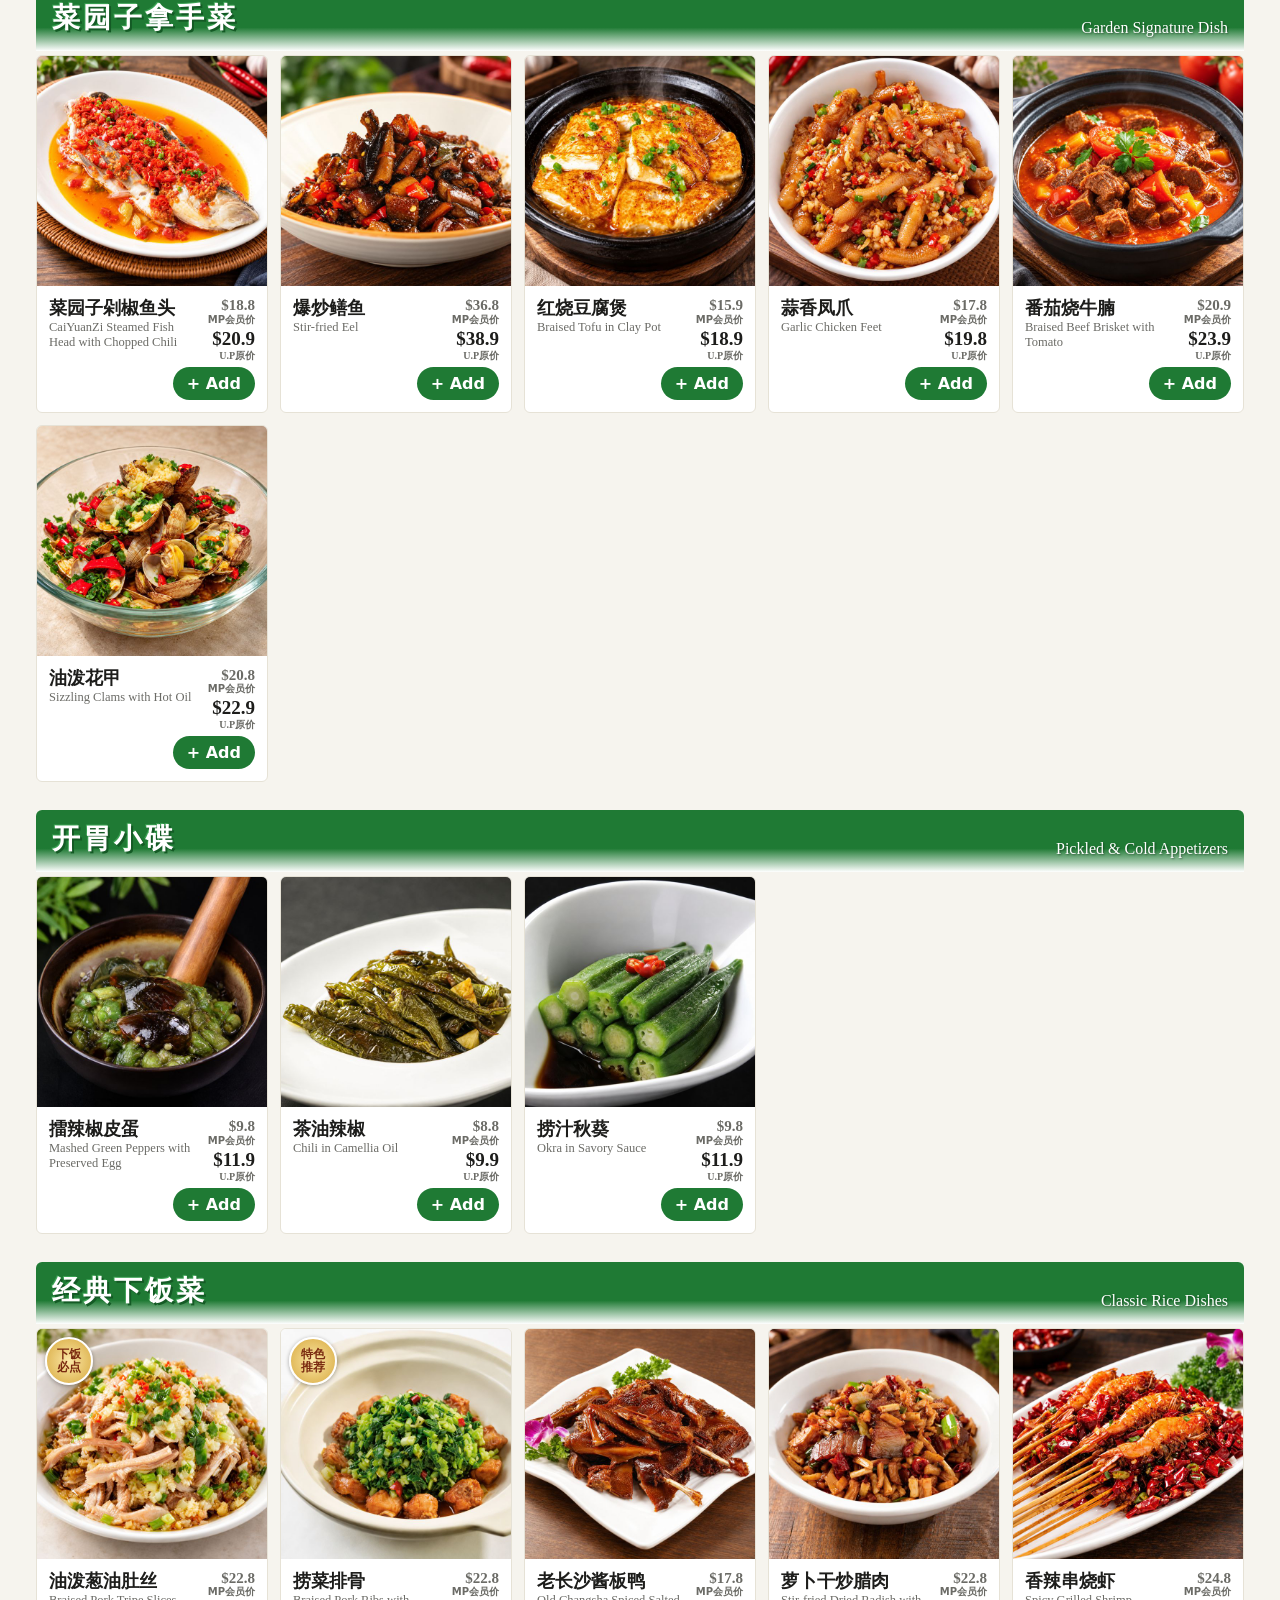
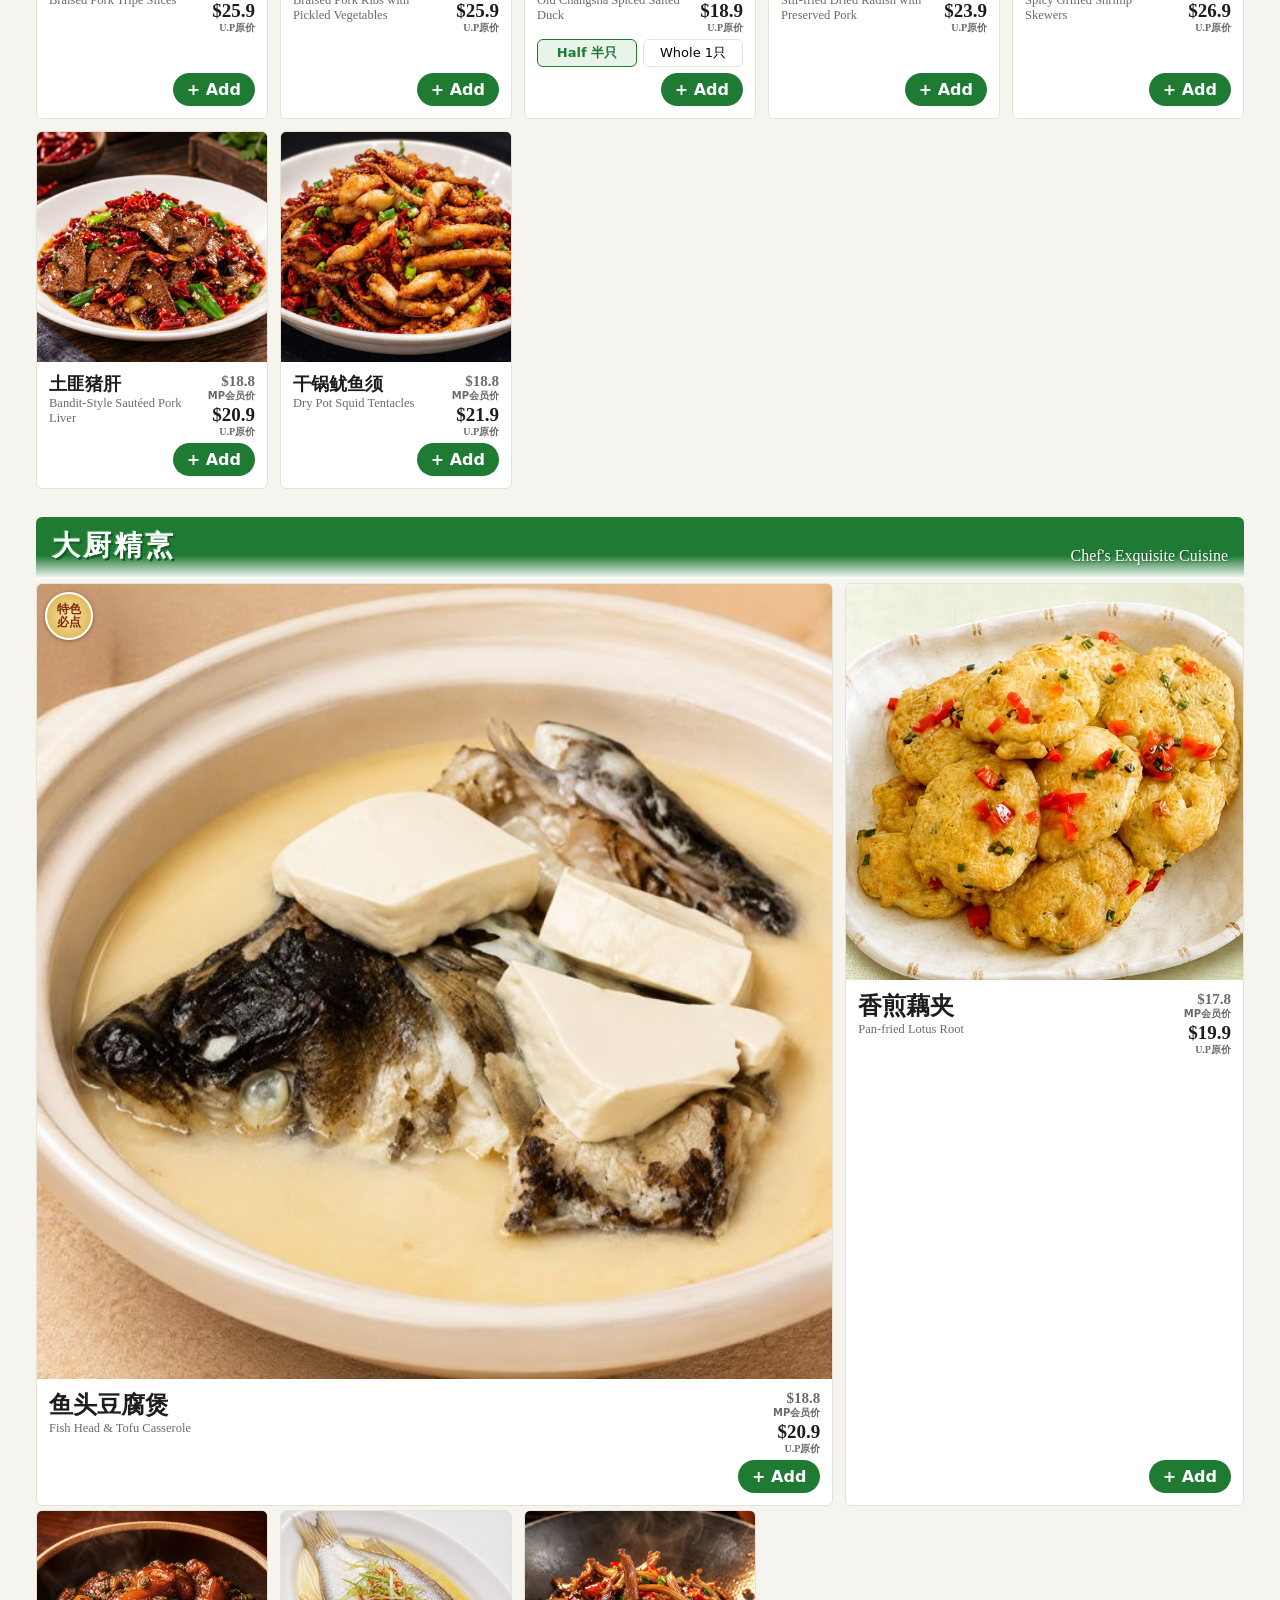
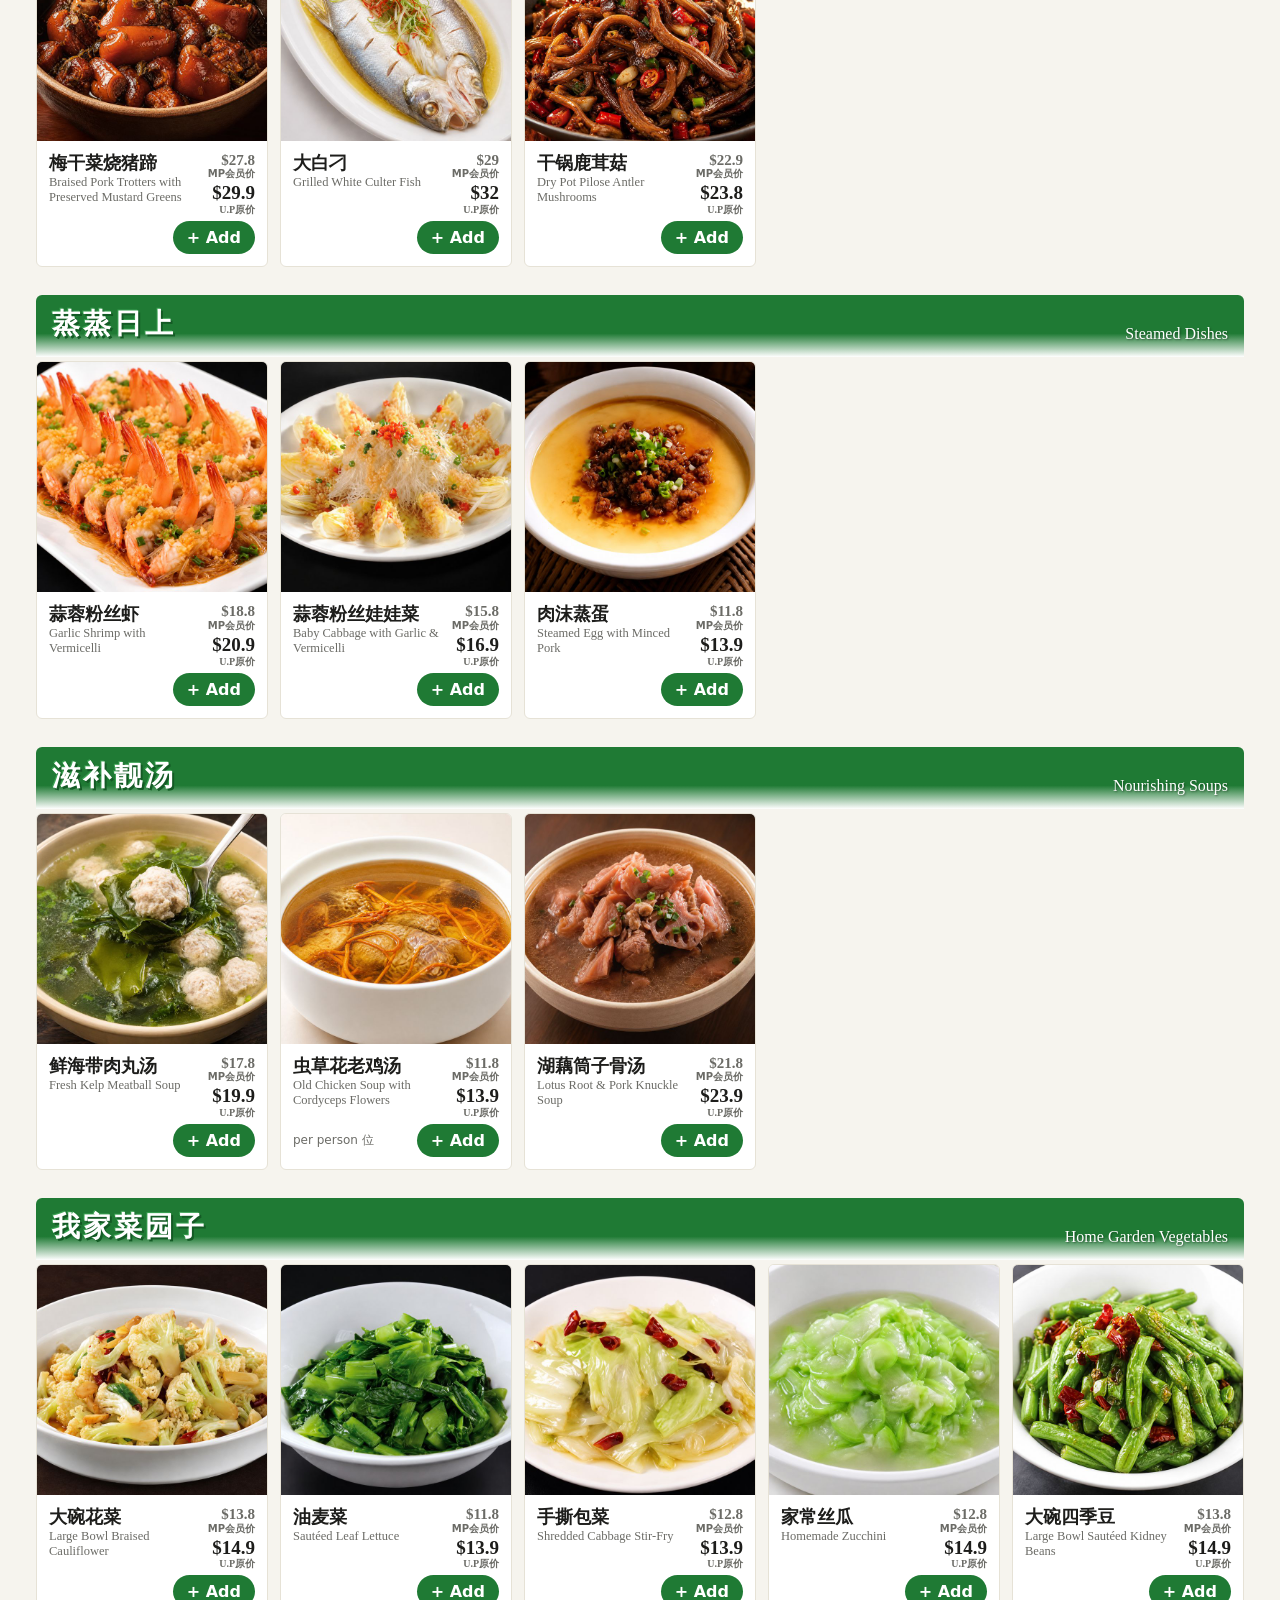
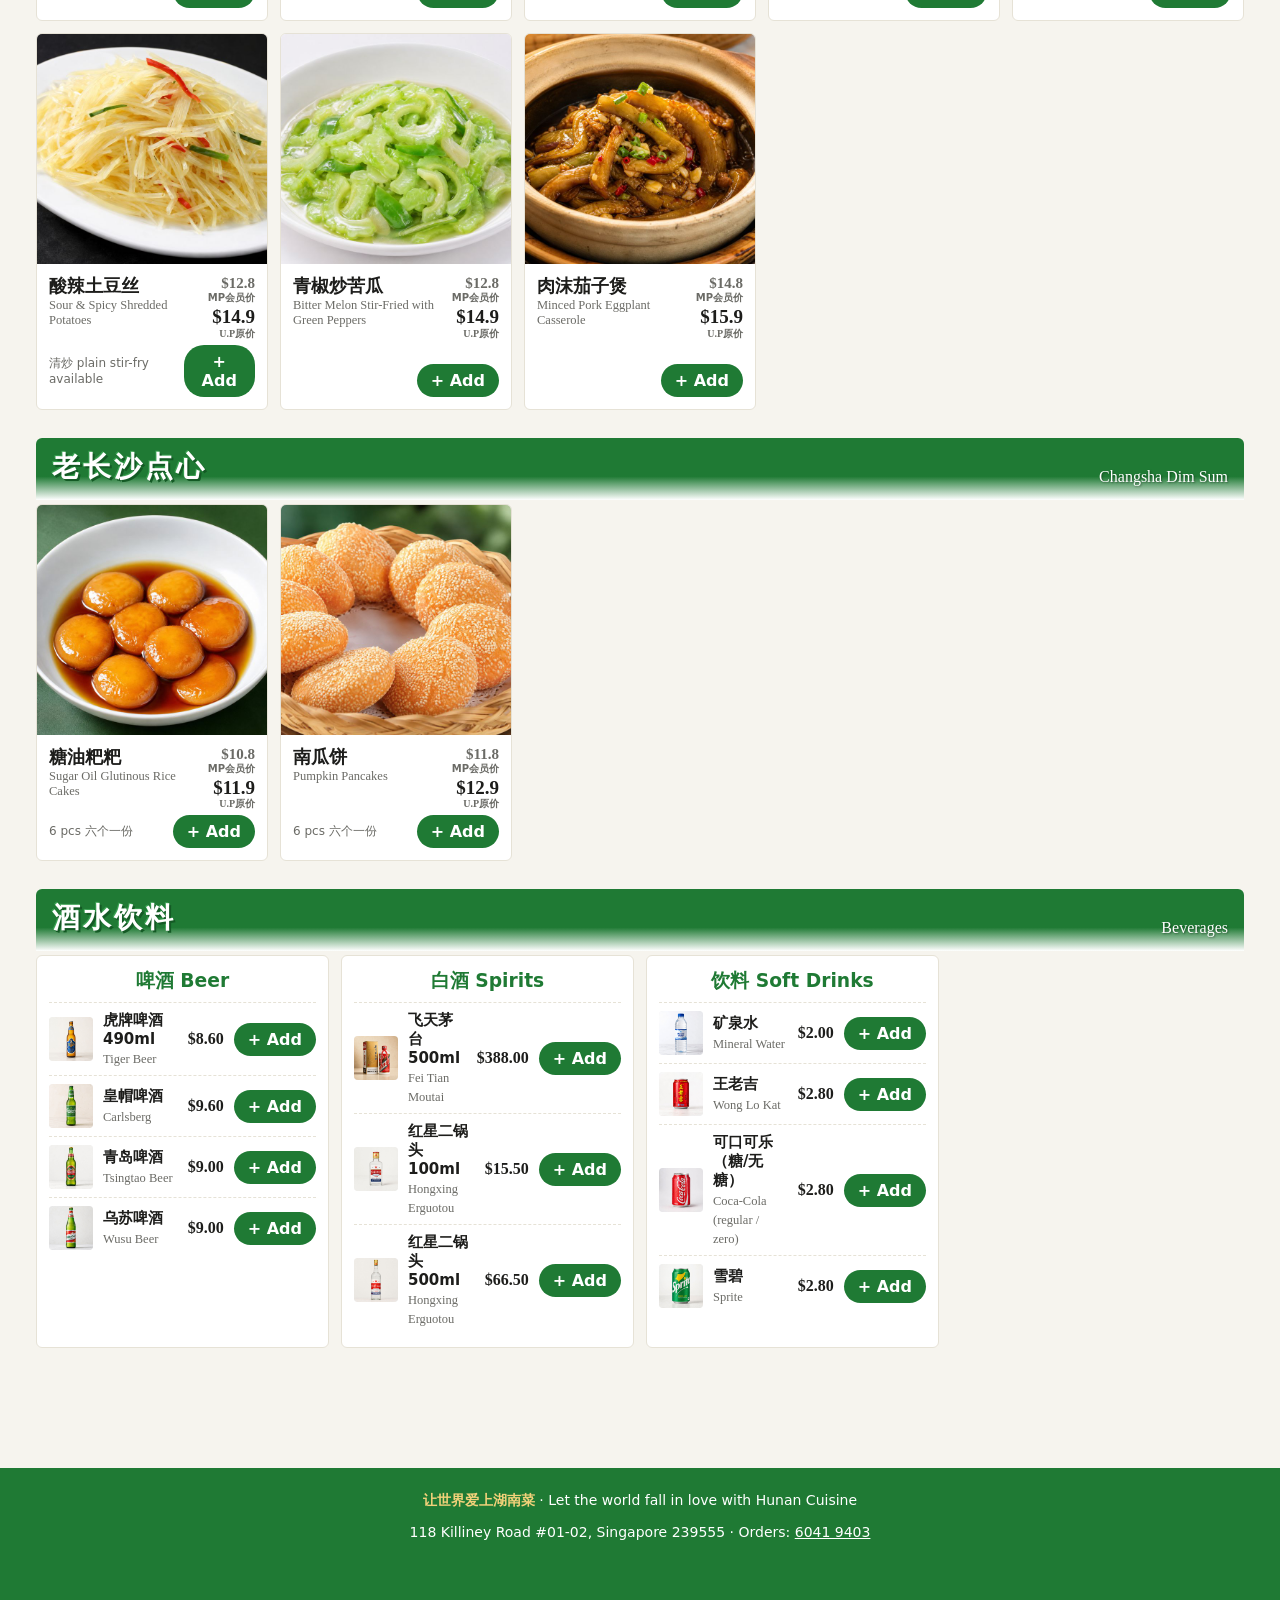
==== commit a81258bf: "Ordering app: only take orders 11:30am-2:30pm and 5:30pm-9:30pm (SGT) Shows open/closed status, disa" ====
--- a/app/index.html
+++ b/app/index.html
@@ -97,6 +97,9 @@
 .hint{font-size:12px;color:var(--mute);margin-top:6px}
 .qr{width:180px;height:180px;margin:10px auto;display:block;border:8px solid #fff;outline:2px solid #7b2d8e;border-radius:6px}
 .err{color:var(--red);font-size:13px;margin-top:6px}
+.hours{display:inline-flex;align-items:center;gap:8px;flex-wrap:wrap;background:#fff;border:1px solid var(--line);border-radius:20px;padding:6px 12px;color:var(--ink)}
+.pill{font-weight:800;font-size:12px;padding:2px 10px;border-radius:12px;color:#fff;background:var(--g)}.pill.closed{background:var(--red)}
+.closedmsg{background:#fdecea;color:var(--red);border-radius:8px;padding:10px 12px;font-size:14px;margin-top:8px}
 .empty{text-align:center;color:var(--mute);padding:40px 0}
 .ok{text-align:center;padding:20px 0}.ok .tick{font-size:56px;color:var(--g)}
 footer{background:var(--g);color:#fff;text-align:center;padding:24px 16px 100px;font-size:14px}
@@ -128,6 +131,7 @@
 </header>
 <div class="bar">
   <label class="toggle"><input type="checkbox" id="member" style="width:auto"> I'm a member — use <b>MP 会员价</b></label>
+  <span class="hours">🕒 Ordering hours: <b>11:30am – 2:30pm</b> · <b>5:30pm – 9:30pm</b> <span id="openpill" class="pill"></span></span>
   <span>Prices in SGD. U.P = regular price.</span>
 </div>
 <main id="menu"></main>
@@ -287,10 +291,19 @@
   $("#db").innerHTML=keys.length?keys.map(k=>{const m=byId[k.split("|")[0]];return `<div class="line"><img src="img/${m[6]}.jpg" alt=""><div class="t"><b>${m[1]} ${label(k)}</b><span class="en">${m[2]}</span><div>${money(unit(k))}</div></div>${ctrl(k)}</div>`}).join("")
    +`<label class="f" for="rem">Notes for the kitchen (spice level, allergies)</label><textarea id="rem" rows="2" placeholder="e.g. less spicy, no coriander">${notes}</textarea>`
    :`<div class="empty">Your cart is empty.<br>Add some Hunan favourites!</div>`;
-  $("#df").innerHTML=keys.length?sums(c)+`<button class="big" onclick="toCheckout()">Checkout</button>`:`<button class="big ghost" onclick="closeCart()">Browse menu</button>`;
+  $("#df").innerHTML=keys.length?sums(c)+(openWin()?`<button class="big" onclick="toCheckout()">Checkout</button>`:closedHTML()+`<button class="big" disabled>Checkout</button>`):`<button class="big ghost" onclick="closeCart()">Browse menu</button>`;
   const r=$("#rem");if(r)r.oninput=e=>notes=e.target.value}
 let notes="",form={name:"",phone:"",table:"",addr:"",time:"asap",cn:"",ce:"",cc:""};
-function toCheckout(){step="checkout";drawCheckout()}
+// ordering hours, Singapore time (minutes after midnight)
+const HOURS=[[690,870],[1050,1290]];
+const tOverride=new URLSearchParams(location.search).get("now"); // e.g. ?now=15:00 for testing
+function sgNow(){if(tOverride){const [h,m]=tOverride.split(":").map(Number);return h*60+m}const d=new Date(Date.now()+8*3600e3);return d.getUTCHours()*60+d.getUTCMinutes()}
+function hm(m){const h=Math.floor(m/60),mm=m%60;return `${(h+11)%12+1}:${String(mm).padStart(2,"0")}${h<12?"am":"pm"}`}
+function openWin(){const n=sgNow();return HOURS.find(([a,b])=>n>=a&&n<b)}
+function nextOpen(){const n=sgNow(),w=HOURS.find(([a])=>a>n);return w?hm(w[0])+" today":hm(HOURS[0][0])+" tomorrow"}
+function showHours(){const w=openWin(),el=$("#openpill");el.className="pill"+(w?"":" closed");el.textContent=w?"Open now · until "+hm(w[1]):"Closed · opens "+nextOpen()}
+function closedHTML(){return `<div class="closedmsg">Online ordering is closed right now. We take orders 11:30am – 2:30pm and 5:30pm – 9:30pm. Next opening: <b>${nextOpen()}</b>.</div>`}
+function toCheckout(){if(!openWin())return drawCart();step="checkout";drawCheckout()}
 function drawCheckout(err){const c=calc();$("#dtitle").textContent="Checkout";
   const pm=PAYS.filter(p=>!(p[0]==="cash"&&orderType==="delivery"));if(!pm.find(p=>p[0]===pay))pay="paynow";
   $("#db").innerHTML=`
@@ -301,7 +314,7 @@
    <label class="f" for="fp">Mobile number</label><input id="fp" value="${form.phone}" inputmode="tel" autocomplete="tel" placeholder="8XXX XXXX">
    ${orderType==="dine"?`<label class="f" for="ft">Table number</label><input id="ft" value="${form.table}" inputmode="numeric">`:""}
    ${orderType==="delivery"?`<label class="f" for="fa">Delivery address</label><textarea id="fa" rows="2" autocomplete="street-address">${form.addr}</textarea>`:""}
-   ${orderType!=="dine"?`<label class="f" for="fw">${orderType==="pickup"?"Pickup":"Delivery"} time</label><select id="fw"><option value="asap">As soon as possible</option>${slots().map(s=>`<option ${form.time===s?"selected":""}>${s}</option>`).join("")}</select>`:""}
+   ${orderType!=="dine"?`<label class="f" for="fw">${orderType==="pickup"?"Pickup":"Delivery"} time</label><select id="fw"><option value="asap">As soon as possible (about 30 min)</option>${slots().map(s=>`<option ${form.time===s?"selected":""}>${s}</option>`).join("")}</select>`:""}
   </fieldset>
   <fieldset><legend>Payment method</legend><div class="pays">
    ${pm.map(p=>`<button class="pick ${pay===p[0]?"on":""}" onclick="setPay('${p[0]}')"><span class="ic" style="background:${p[3]}">${p[4]}</span><span><b>${p[1]}</b><br><span class="hint">${p[2]}</span></span></button>`).join("")}
@@ -312,8 +325,9 @@
 function keep(){const v=id=>$(id)?$(id).value:undefined;form.name=v("#fn")??form.name;form.phone=v("#fp")??form.phone;form.table=v("#ft")??form.table;form.addr=v("#fa")??form.addr;form.time=v("#fw")??form.time;form.cn=v("#cn")??form.cn;form.ce=v("#ce")??form.ce;form.cc=v("#cc")??form.cc}
 function setType(t){keep();orderType=t;drawCheckout()}
 function setPay(p){keep();pay=p;drawCheckout()}
-function slots(){const out=[],d=new Date();d.setMinutes(Math.ceil((d.getMinutes()+30)/15)*15,0,0);for(let i=0;i<12;i++){out.push(d.toTimeString().slice(0,5));d.setMinutes(d.getMinutes()+15)}return out}
+function slots(){const out=[];let t=Math.ceil((sgNow()+30)/15)*15;for(const [a,b] of HOURS){for(let m=Math.max(t,a);m<=b;m+=15)out.push(hm(m))}return out}
 function placeOrder(){keep();
+  if(!openWin()){step="cart";return drawCart()}
   if(!form.name.trim())return drawCheckout("Please enter your name.");
   if(!/^[689]\d{7}$/.test(form.phone.replace(/\D/g,"").replace(/^65/,"")))return drawCheckout("Please enter a valid Singapore mobile number.");
   if(orderType==="dine"&&!form.table.trim())return drawCheckout("Please enter your table number.");
@@ -334,7 +348,7 @@
     const on=f?(x%18===0||x%18===6||y%18===0||y%18===6||(x%18>1&&x%18<5&&y%18>1&&y%18<5)):(h>>16)&1;if(on)r+=`<rect x="${x}" y="${y}" width="1" height="1"/>`}
   return `<svg class="qr" viewBox="0 0 ${n} ${n}" fill="#111">${r}</svg>`}
 
-render();
+render();showHours();setInterval(()=>{showHours();if(document.body.classList.contains("open")&&step==="cart")drawCart()},60e3);
 </script>
 </body>
 </html>
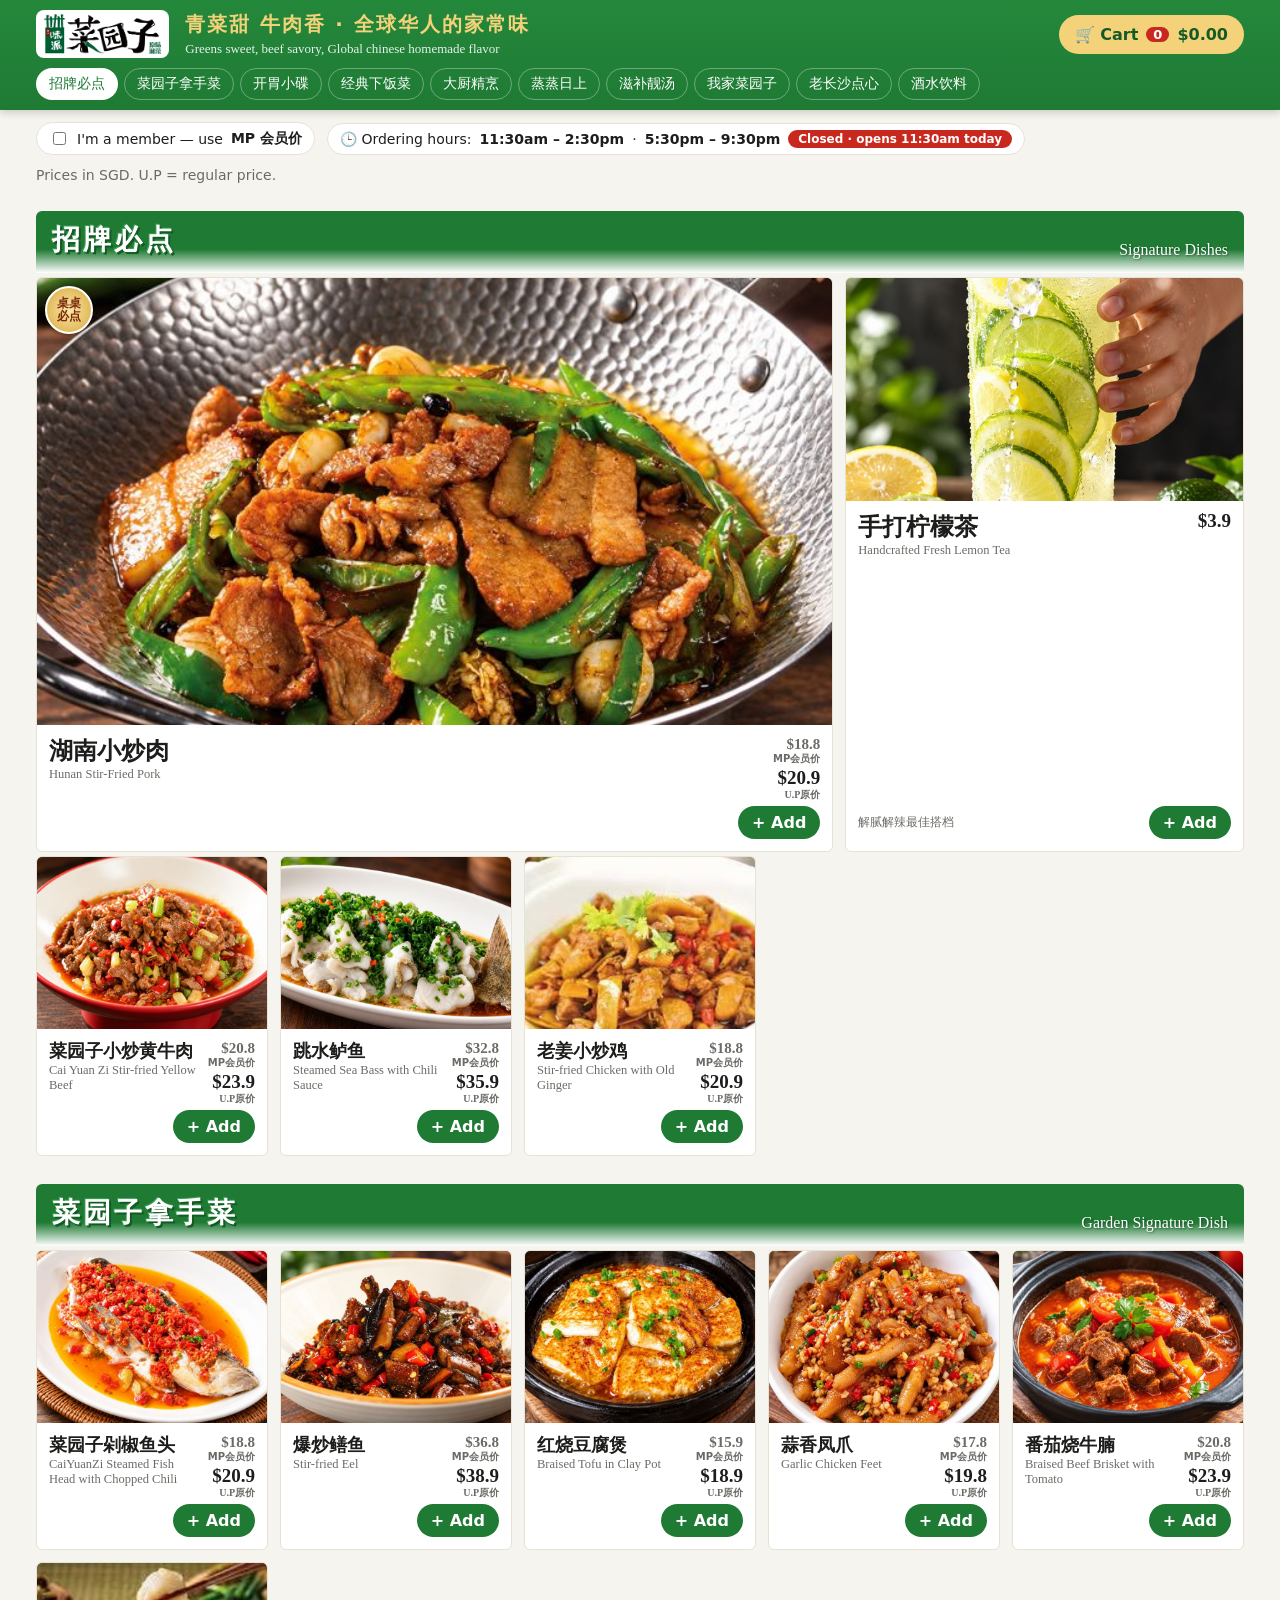
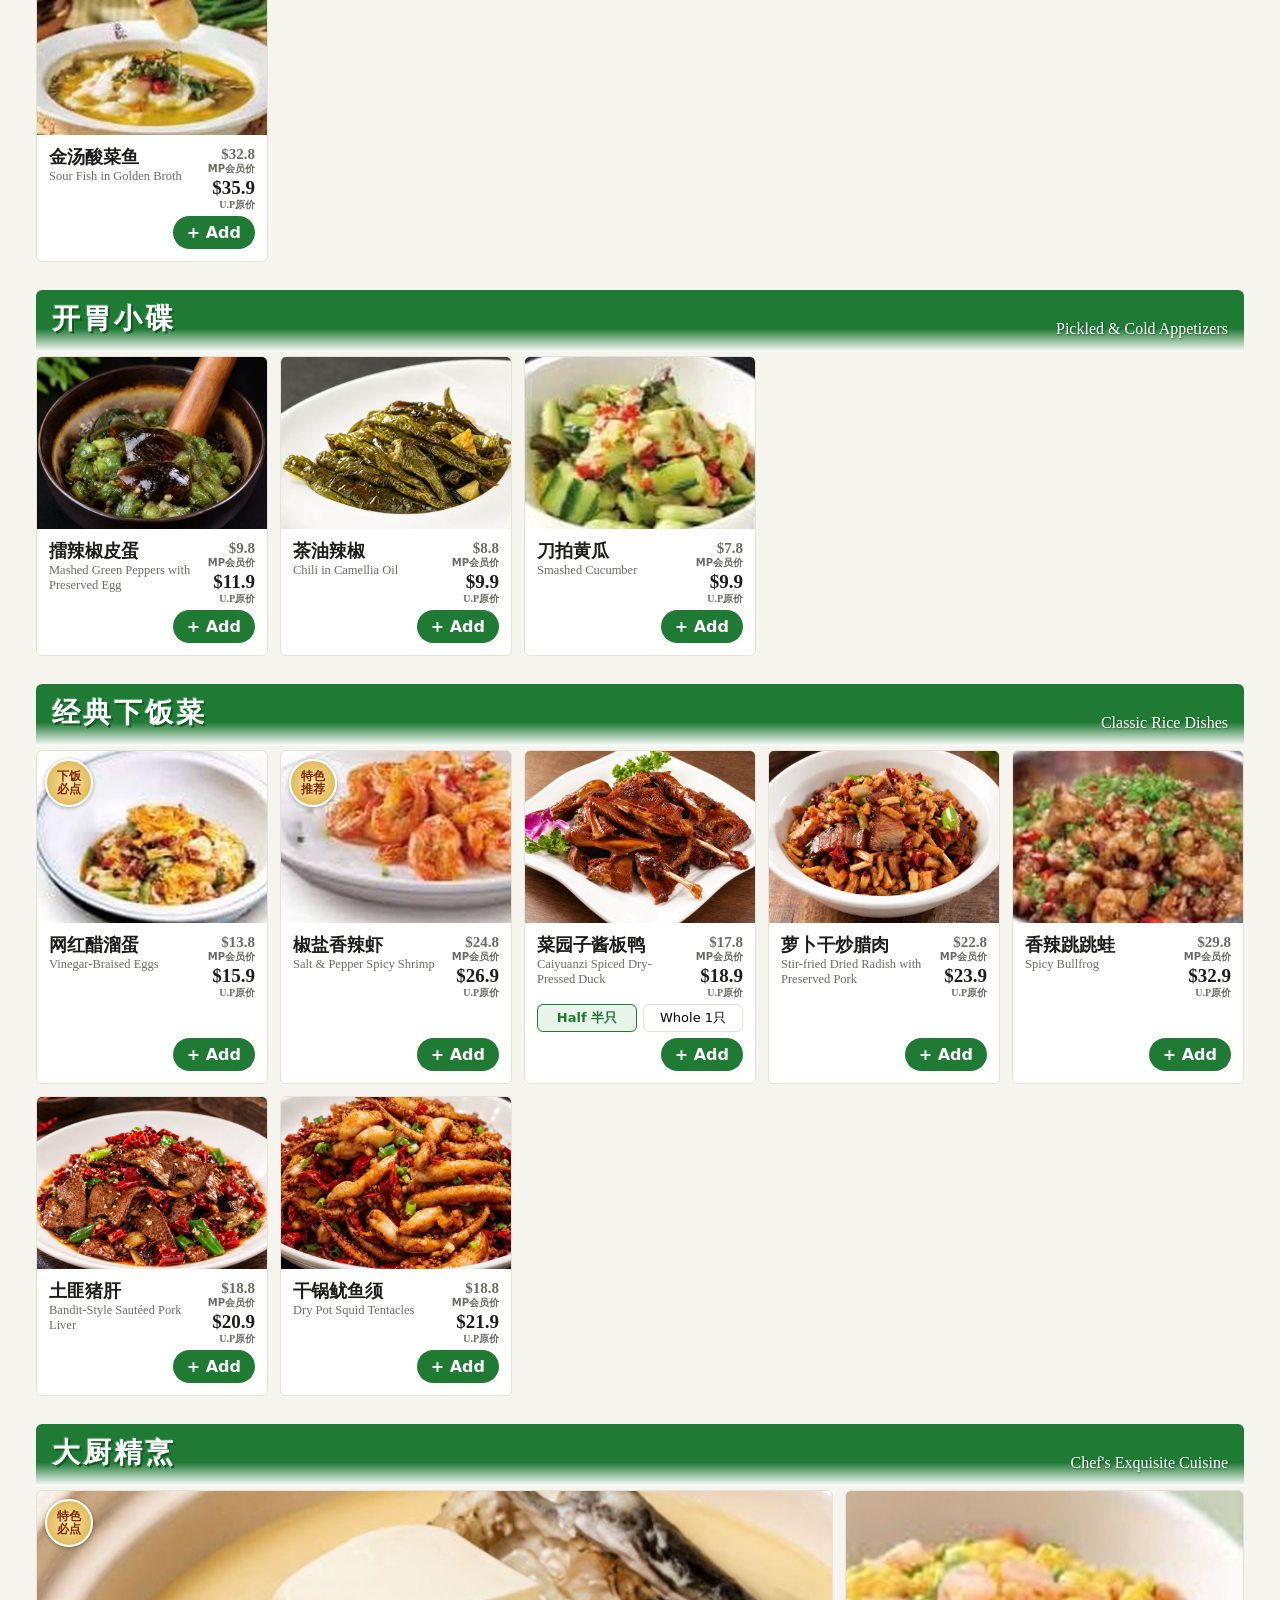
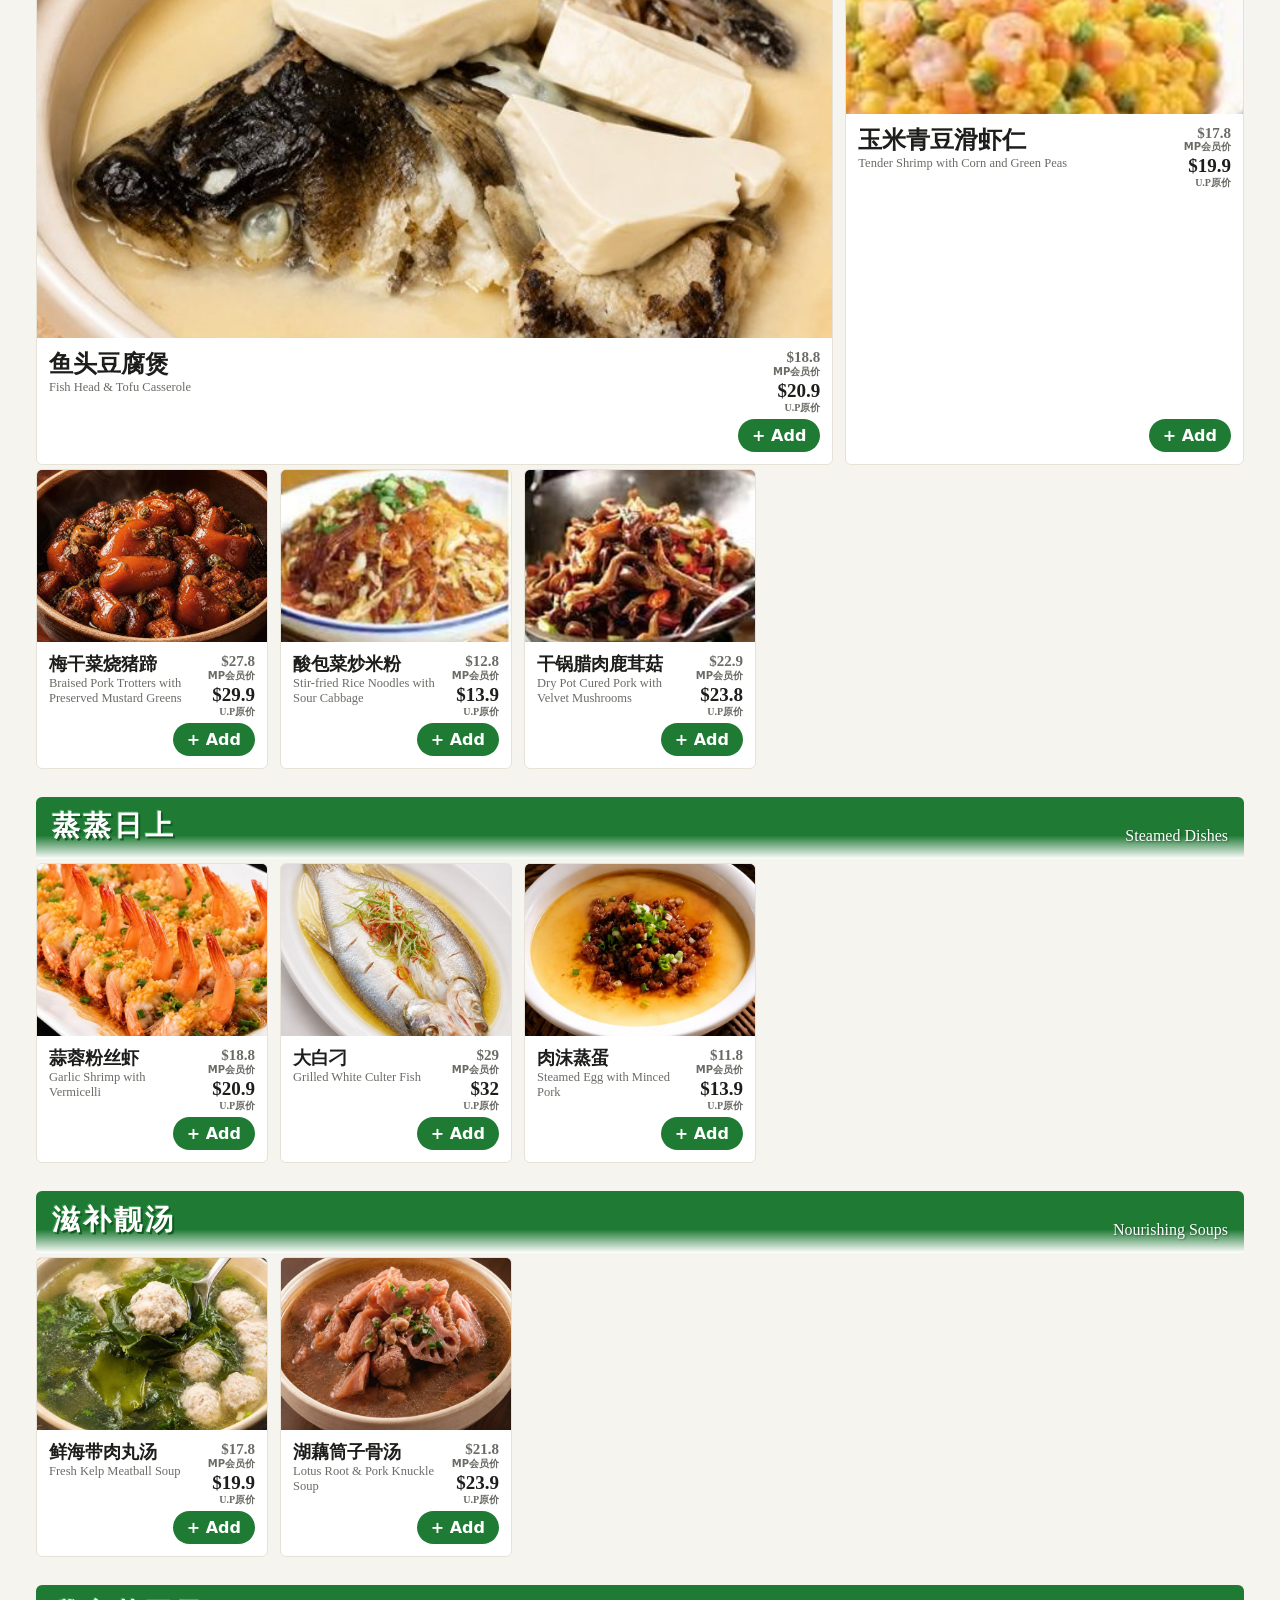
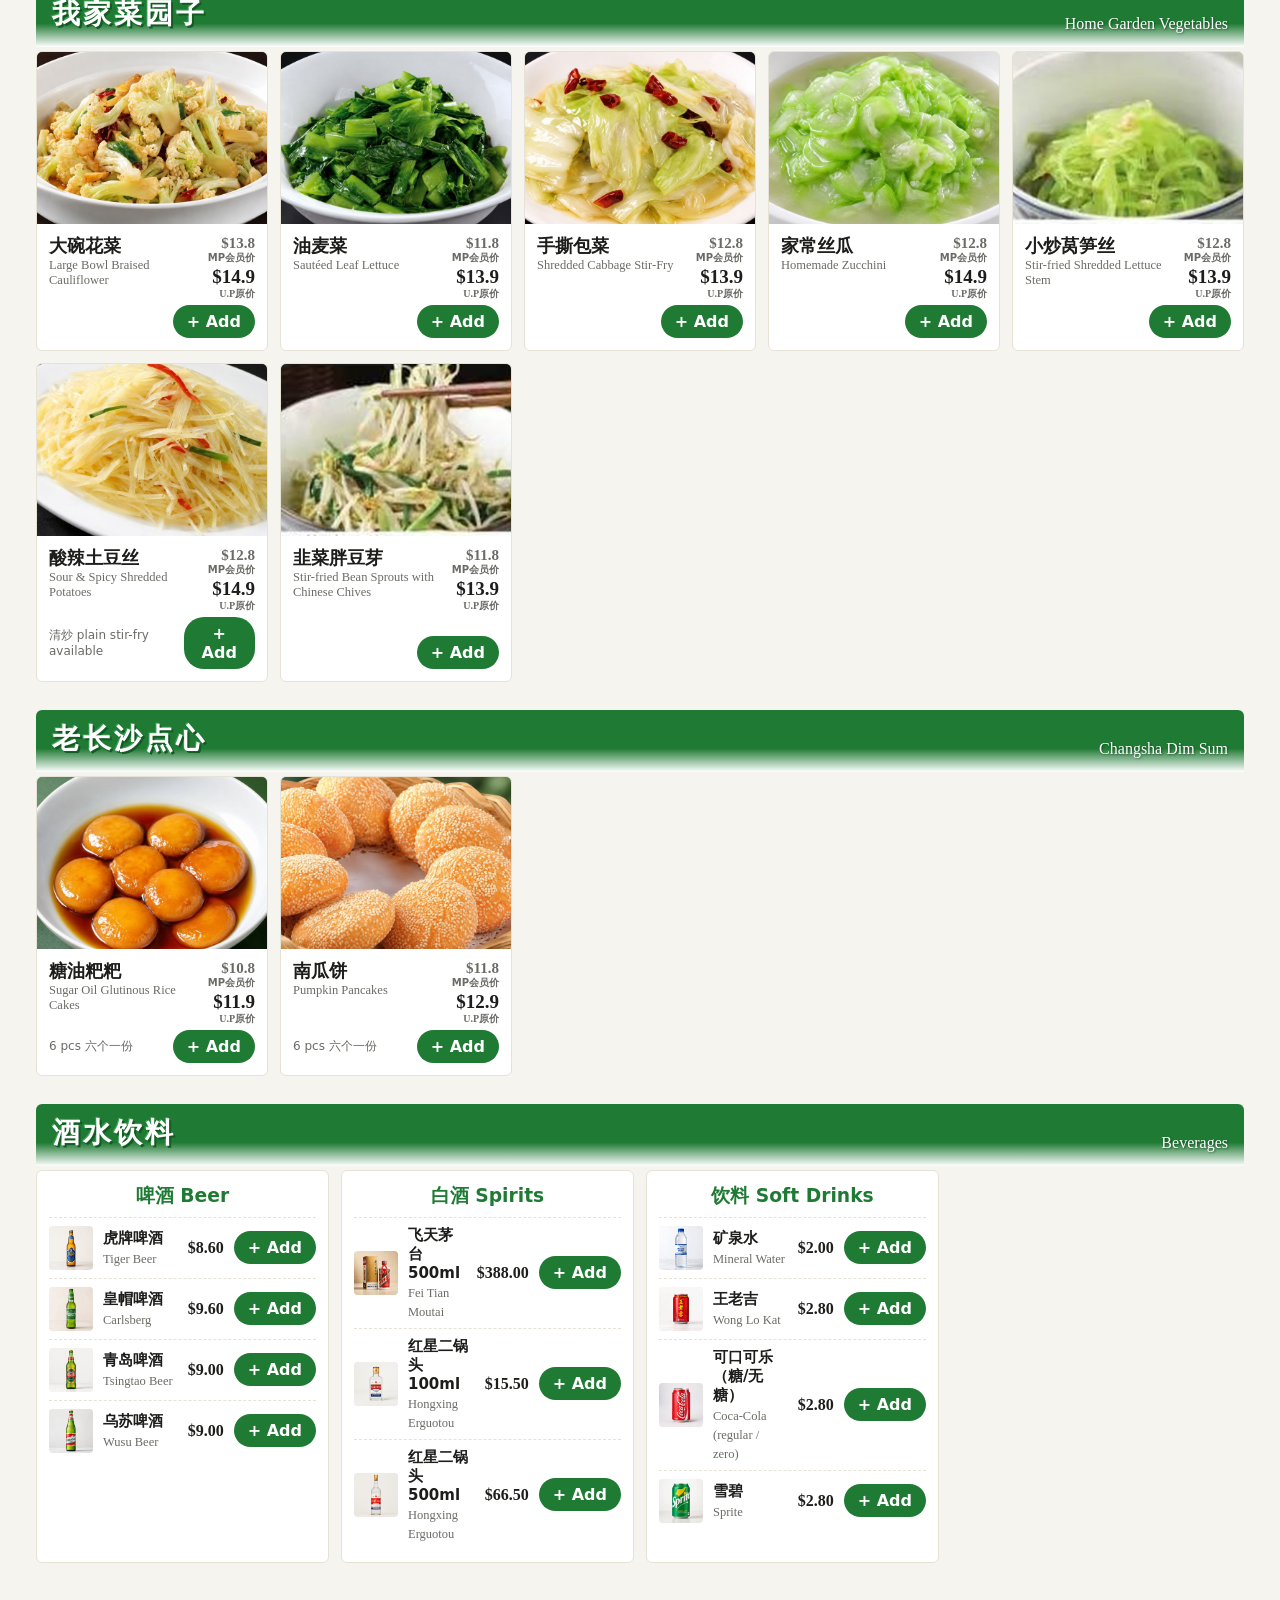
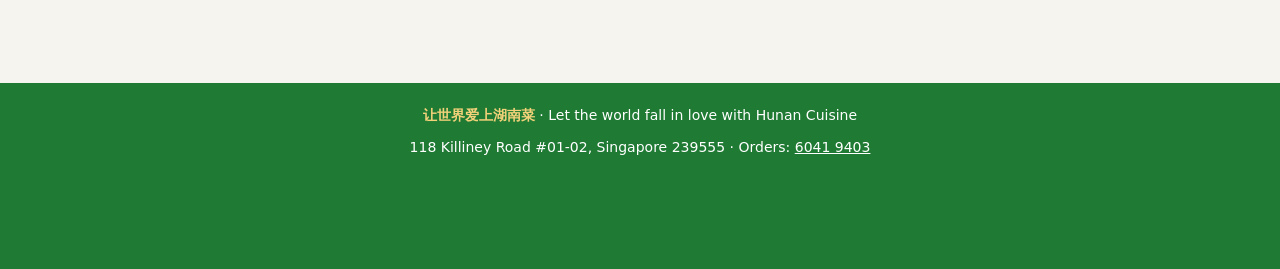
==== commit 21f5dee8: "Ordering app: update menu to the new printed menu New dishes: 老姜小炒鸡, 金汤酸菜鱼, 刀拍黄瓜, 网红醋溜蛋, 椒盐香辣虾, 香辣跳跳" ====
--- a/app/index.html
+++ b/app/index.html
@@ -36,7 +36,7 @@
 .grid{display:grid;grid-template-columns:repeat(auto-fill,minmax(220px,1fr));gap:12px;margin-top:4px}
 .card{background:var(--card);border:1px solid var(--line);border-radius:6px;overflow:hidden;display:flex;flex-direction:column}
 .card .ph{aspect-ratio:4/3;background:#ddd;position:relative}
-.card .ph img{width:100%;height:100%;object-fit:cover}
+.card .ph img{position:absolute;inset:0;width:100%;height:100%;object-fit:cover}
 .badge{position:absolute;left:8px;top:8px;background:radial-gradient(#fbe7a6,#d7a83d);color:#7a2a10;font-weight:800;font-size:12px;border-radius:50%;width:48px;height:48px;display:grid;place-items:center;text-align:center;line-height:1.1;border:2px solid #fff;box-shadow:0 1px 4px #0005}
 .info{padding:10px 12px 12px;display:flex;flex-direction:column;gap:6px;flex:1}
 .row{display:flex;justify-content:space-between;gap:8px}
@@ -167,50 +167,48 @@
 const M = [
  ["hunan","湖南小炒肉","Hunan Stir-Fried Pork",18.8,20.9,"sig","hunan-stir-fried-pork",{badge:"桌桌<br>必点",hero:1}],
  ["lemon","手打柠檬茶","Handcrafted Fresh Lemon Tea",3.9,3.9,"sig","handcrafted-fresh-lemon-tea",{note:"解腻解辣最佳搭档"}],
- ["ybeef","菜园子小炒黄牛肉","Cai Yuan Zi Stir-fried Yellow Beef",20.9,23.9,"sig","cai-yuan-zi-stir-fried-yellow-beef"],
+ ["ybeef","菜园子小炒黄牛肉","Cai Yuan Zi Stir-fried Yellow Beef",20.8,23.9,"sig","cai-yuan-zi-stir-fried-yellow-beef"],
  ["bass","跳水鲈鱼","Steamed Sea Bass with Chili Sauce",32.8,35.9,"sig","steamed-sea-bass-with-chili-sauce"],
- ["hschick","开胃酸辣鸡","Hot and Sour Chicken",26.8,28.9,"sig","hot-and-sour-chicken"],
+ ["gingerchk","老姜小炒鸡","Stir-fried Chicken with Old Ginger",18.8,20.9,"sig","stir-fried-chicken-with-old-ginger"],
  ["fishhead","菜园子剁椒鱼头","CaiYuanZi Steamed Fish Head with Chopped Chili",18.8,20.9,"garden","cai-yuan-zi-steamed-fish-head-with-chopped-chili"],
  ["eel","爆炒鳝鱼","Stir-fried Eel",36.8,38.9,"garden","stir-fried-eel"],
  ["tofu","红烧豆腐煲","Braised Tofu in Clay Pot",15.9,18.9,"garden","braised-tofu-in-clay-pot"],
  ["feet","蒜香凤爪","Garlic Chicken Feet",17.8,19.8,"garden","garlic-chicken-feet"],
- ["brisket","番茄烧牛腩","Braised Beef Brisket with Tomato",20.9,23.9,"garden","braised-beef-brisket-with-tomato"],
- ["clams","油泼花甲","Sizzling Clams with Hot Oil",20.8,22.9,"garden","sizzling-clams-with-hot-oil"],
+ ["brisket","番茄烧牛腩","Braised Beef Brisket with Tomato",20.8,23.9,"garden","braised-beef-brisket-with-tomato"],
+ ["sourfish","金汤酸菜鱼","Sour Fish in Golden Broth",32.8,35.9,"garden","sour-fish-in-golden-broth"],
  ["egg","擂辣椒皮蛋","Mashed Green Peppers with Preserved Egg",9.8,11.9,"cold","mashed-green-peppers-with-preserved-egg"],
  ["camellia","茶油辣椒","Chili in Camellia Oil",8.8,9.9,"cold","camellia-oil-chili"],
- ["okra","捞汁秋葵","Okra in Savory Sauce",9.8,11.9,"cold","okra-in-savory-sauce"],
- ["tripe","油泼葱油肚丝","Braised Pork Tripe Slices",22.8,25.9,"rice","braised-pork-tripe-slices",{badge:"下饭<br>必点"}],
- ["ribs","捞菜排骨","Braised Pork Ribs with Pickled Vegetables",22.8,25.9,"rice","braised-pork-ribs-with-pickled-vegetables",{badge:"特色<br>推荐"}],
- ["duck","老长沙酱板鸭","Old Changsha Spiced Salted Duck",17.8,18.9,"rice","old-changsha-spiced-salted-duck",{opts:[["Half 半只",17.8,18.9],["Whole 1只",29.9,32.8]]}],
+ ["cucumber","刀拍黄瓜","Smashed Cucumber",7.8,9.9,"cold","smashed-cucumber"],
+ ["veggs","网红醋溜蛋","Vinegar-Braised Eggs",13.8,15.9,"rice","vinegar-braised-eggs",{badge:"下饭<br>必点"}],
+ ["spshrimp","椒盐香辣虾","Salt & Pepper Spicy Shrimp",24.8,26.9,"rice","salt-and-pepper-spicy-shrimp",{badge:"特色<br>推荐"}],
+ ["duck","菜园子酱板鸭","Caiyuanzi Spiced Dry-Pressed Duck",17.8,18.9,"rice","old-changsha-spiced-salted-duck",{opts:[["Half 半只",17.8,18.9],["Whole 1只",29.9,32.8]]}],
  ["radish","萝卜干炒腊肉","Stir-fried Dried Radish with Preserved Pork",22.8,23.9,"rice","stir-fried-dried-radish-with-preserved-pork"],
- ["shrimpsk","香辣串烧虾","Spicy Grilled Shrimp Skewers",24.8,26.9,"rice","spicy-grilled-shrimp-skewers"],
+ ["bullfrog","香辣跳跳蛙","Spicy Bullfrog",29.8,32.9,"rice","spicy-bullfrog"],
  ["liver","土匪猪肝","Bandit-Style Sautéed Pork Liver",18.8,20.9,"rice","bandit-style-sauteed-pork-liver"],
  ["squid","干锅鱿鱼须","Dry Pot Squid Tentacles",18.8,21.9,"rice","dry-pot-squid-tentacles"],
  ["fhtofu","鱼头豆腐煲","Fish Head & Tofu Casserole",18.8,20.9,"chef","fish-head-and-tofu-casserole",{badge:"特色<br>必点",hero:1}],
- ["lotus","香煎藕夹","Pan-fried Lotus Root",17.8,19.9,"chef","pan-fried-lotus-root"],
+ ["cornshrimp","玉米青豆滑虾仁","Tender Shrimp with Corn and Green Peas",17.8,19.9,"chef","tender-shrimp-with-corn-and-green-peas"],
  ["trotter","梅干菜烧猪蹄","Braised Pork Trotters with Preserved Mustard Greens",27.8,29.9,"chef","braised-pork-trotters-with-preserved-mustard-greens"],
- ["culter","大白刁","Grilled White Culter Fish",29,32,"chef","grilled-white-culter-fish"],
- ["antler","干锅鹿茸菇","Dry Pot Pilose Antler Mushrooms",22.9,23.8,"chef","dry-pot-deer-antler-mushrooms"],
+ ["noodles","酸包菜炒米粉","Stir-fried Rice Noodles with Sour Cabbage",12.8,13.9,"chef","stir-fried-rice-noodles-with-sour-cabbage"],
+ ["curedmush","干锅腊肉鹿茸菇","Dry Pot Cured Pork with Velvet Mushrooms",22.9,23.8,"chef","dry-pot-cured-pork-with-velvet-mushrooms"],
  ["gshrimp","蒜蓉粉丝虾","Garlic Shrimp with Vermicelli",18.8,20.9,"steam","garlic-shrimp-with-vermicelli"],
- ["cabbage","蒜蓉粉丝娃娃菜","Baby Cabbage with Garlic & Vermicelli",15.8,16.9,"steam","baby-cabbage-with-garlic-and-vermicelli"],
+ ["culter","大白刁","Grilled White Culter Fish",29,32,"steam","grilled-white-culter-fish"],
  ["segg","肉沫蒸蛋","Steamed Egg with Minced Pork",11.8,13.9,"steam","steamed-egg-with-minced-pork"],
  ["kelp","鲜海带肉丸汤","Fresh Kelp Meatball Soup",17.8,19.9,"soup","fresh-kelp-meatball-soup"],
- ["csoup","虫草花老鸡汤","Old Chicken Soup with Cordyceps Flowers",11.8,13.9,"soup","old-chicken-soup-with-cordyceps-flowers",{note:"per person 位"}],
  ["lsoup","湖藕筒子骨汤","Lotus Root & Pork Knuckle Soup",21.8,23.9,"soup","lotus-root-and-pork-knuckle-soup"],
  ["cauli","大碗花菜","Large Bowl Braised Cauliflower",13.8,14.9,"veg","large-bowl-braised-cauliflower"],
  ["lettuce","油麦菜","Sautéed Leaf Lettuce",11.8,13.9,"veg","sauteed-leaf-lettuce"],
  ["scab","手撕包菜","Shredded Cabbage Stir-Fry",12.8,13.9,"veg","shredded-cabbage-stir-fry"],
  ["zucc","家常丝瓜","Homemade Zucchini",12.8,14.9,"veg","homemade-zucchini"],
- ["beans","大碗四季豆","Large Bowl Sautéed Kidney Beans",13.8,14.9,"veg","large-bowl-sauteed-kidney-beans"],
+ ["lstem","小炒莴笋丝","Stir-fried Shredded Lettuce Stem",12.8,13.9,"veg","stir-fried-shredded-lettuce-stem"],
  ["potato","酸辣土豆丝","Sour & Spicy Shredded Potatoes",12.8,14.9,"veg","sour-and-spicy-shredded-potatoes",{note:"清炒 plain stir-fry available"}],
- ["melon","青椒炒苦瓜","Bitter Melon Stir-Fried with Green Peppers",12.8,14.9,"veg","bitter-melon-stir-fried-with-green-peppers"],
- ["eggplant","肉沫茄子煲","Minced Pork Eggplant Casserole",14.8,15.9,"veg","minced-pork-eggplant-casserole"],
+ ["sprouts","韭菜胖豆芽","Stir-fried Bean Sprouts with Chinese Chives",11.8,13.9,"veg","stir-fried-bean-sprouts-with-chinese-chives"],
  ["ricecake","糖油粑粑","Sugar Oil Glutinous Rice Cakes",10.8,11.9,"dim","sugar-oil-glutinous-rice-cakes",{note:"6 pcs 六个一份"}],
  ["pumpkin","南瓜饼","Pumpkin Pancakes",11.8,12.9,"dim","pumpkin-pancakes",{note:"6 pcs 六个一份"}],
 ];
 // beverages: [id, 中文, English, price, group, slug]
 const D = [
- ["tiger","虎牌啤酒 490ml","Tiger Beer",8.6,"啤酒 Beer","tiger-beer"],
+ ["tiger","虎牌啤酒","Tiger Beer",8.6,"啤酒 Beer","tiger-beer"],
  ["carls","皇帽啤酒","Carlsberg",9.6,"啤酒 Beer","carlsberg-beer"],
  ["tsing","青岛啤酒","Tsingtao Beer",9,"啤酒 Beer","tsingtao-beer"],
  ["wusu","乌苏啤酒","Wusu Beer",9,"啤酒 Beer","wusu-beer"],
